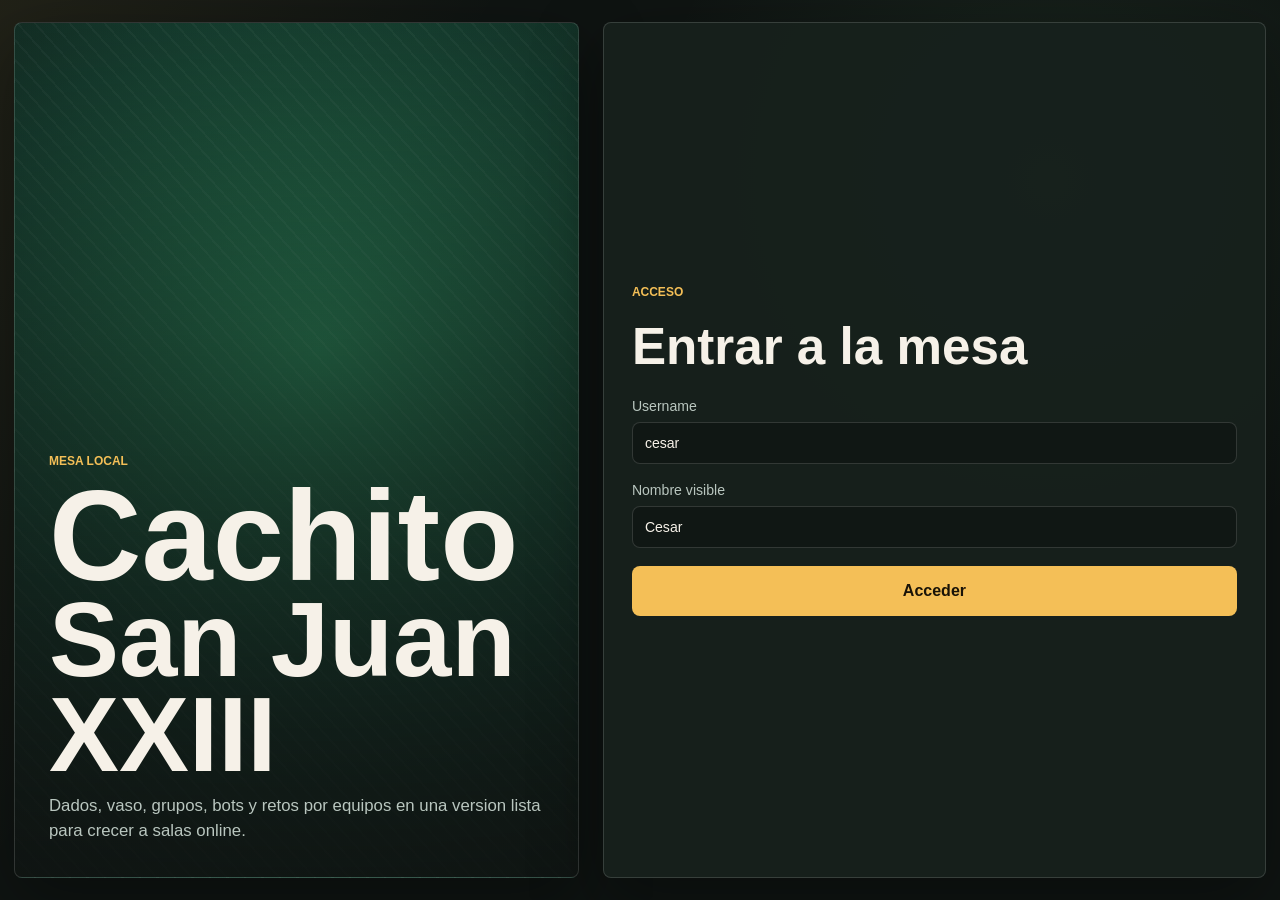
==== index.html @ f4588bf9 "Initial commit" ====
<!doctype html>
<html lang="es">
<head>
  <meta charset="utf-8">
  <meta name="viewport" content="width=device-width, initial-scale=1">
  <title>Cachito San Juan XXIII</title>
  <link rel="stylesheet" href="styles.css">
</head>
<body>
  <main class="app-shell">
    <section class="entry-layout" id="loginPanel">
      <div class="brand-block">
        <span class="eyebrow">Mesa local</span>
        <h1><span>Cachito</span><span>San Juan XXIII</span></h1>
        <p>Dados, vaso, grupos, bots y retos por equipos en una version lista para crecer a salas online.</p>
      </div>

      <form class="access-card" id="loginForm">
        <span class="eyebrow">Acceso</span>
        <h2>Entrar a la mesa</h2>
        <label>
          Username
          <input id="usernameInput" autocomplete="username" value="cesar">
        </label>
        <label>
          Nombre visible
          <input id="displayNameInput" autocomplete="name" value="Cesar">
        </label>
        <button class="primary-action" type="submit">Acceder</button>
      </form>
    </section>

    <section class="entry-layout hidden" id="lobbyPanel">
      <div class="brand-block">
        <span class="eyebrow">Lobby</span>
        <h1><span>Cachito</span><span>San Juan XXIII</span></h1>
        <p>Escoge una sala, crea una nueva mesa o prepara bots antes de empezar.</p>
      </div>

      <section class="lobby-card">
        <header class="lobby-user-card">
          <div>
            <span class="eyebrow">Usuario</span>
            <h2 id="userTitle">-</h2>
            <p id="userMeta">-</p>
          </div>
          <button id="logoutBtn" type="button">Salir</button>
        </header>

        <section class="play-hub">
          <div class="mode-tabs" role="tablist" aria-label="Modo de juego">
            <button class="active" id="practiceModeBtn" type="button">Practica</button>
            <button id="multiplayerModeBtn" type="button" disabled>Multijugador</button>
          </div>

          <section class="mode-panel" id="practicePanel">
            <div class="mode-panel-head">
              <span class="eyebrow">Practica</span>
              <p>Partida local rapida con valores por defecto.</p>
            </div>
            <div class="practice-actions">
              <button class="primary-action" id="practiceIndividualBtn" type="button">Individual</button>
              <button id="practiceTeamsBtn" type="button">Equipos</button>
            </div>
          </section>

          <section class="mode-panel multiplayer-panel hidden" id="multiplayerPanel" aria-disabled="true">
            <div class="mode-panel-head">
              <span class="eyebrow">Multijugador</span>
              <p>Salas listas para activar cuando habilitemos el modo online.</p>
            </div>
            <button class="primary-action" id="openCreateRoomBtn" type="button">Crear sala</button>

            <section>
              <div class="section-head">
                <h3>Salas</h3>
                <span id="roomCountLabel">0 salas</span>
              </div>
              <div class="rooms-list" id="roomsList"></div>
            </section>
          </section>
        </section>
      </section>
    </section>

    <section class="room-panel hidden" id="roomPanel">
      <header class="topbar room-topbar">
        <div>
          <span class="eyebrow" id="roomVisibilityLabel">Sala</span>
          <h2 id="roomTitle">Sala</h2>
        </div>
        <section class="status-bar">
          <div>
            <span>Modalidad</span>
            <p id="roomModeText">-</p>
          </div>
          <div>
            <span>Meta</span>
            <p id="roomTargetText">-</p>
          </div>
          <div>
            <span>Dados</span>
            <p id="roomDiceText">-</p>
          </div>
          <div>
            <span>Sentido</span>
            <p id="roomDirectionText">-</p>
          </div>
        </section>
        <div class="topbar-actions room-actions">
          <button id="backToLobbyBtn" type="button">Lobby</button>
          <button class="primary-action" id="startMatchBtn" type="button" disabled>Empezar</button>
        </div>
      </header>

      <section class="waiting-room">
        <aside class="room-summary">
          <h3>Preparacion</h3>
          <p id="roomStatusText">Completa los puestos para empezar.</p>
          <p class="room-note">En esta version local, usa bots para una partida automatica. Los jugadores quedan como puestos listos para Firebase.</p>
          <div class="rules-mini">
            <span>Nombres</span>
            <b id="roomNamesText">-</b>
          </div>
        </aside>
        <section class="seats-board" id="seatsBoard"></section>
      </section>
    </section>

    <section class="game-panel hidden" id="gamePanel">
      <header class="topbar">
        <div>
          <span class="eyebrow" id="modeLabel">Partida</span>
          <h2 id="roundTitle">Ronda 1</h2>
        </div>
        <section class="status-bar">
          <div>
            <span>Estado</span>
            <p id="statusText">Esperando inicio.</p>
          </div>
          <div class="current-mark" id="currentMark">
            <span>Jugada activa</span>
            <strong>Sin jugada</strong>
          </div>
          <div class="rules-mini">
            <span>Orden</span>
            <b>2 &lt; 3 &lt; 4 &lt; 5 &lt; 6 &lt; 1</b>
          </div>
        </section>
        <div class="topbar-tools">
          <div class="speed-switch" id="speedInput" role="radiogroup" aria-label="Velocidad de juego">
            <button type="button" data-speed="slow">L</button>
            <button class="active" type="button" data-speed="normal">N</button>
            <button type="button" data-speed="fast">R</button>
          </div>
        </div>
        <details class="topbar-menu">
          <summary aria-label="Acciones">≡</summary>
          <div class="topbar-actions">
            <button id="logToggleBtn" type="button">Ver bitacora</button>
            <button id="resetMatchBtn" type="button">Resetear</button>
            <button id="exitGameBtn" type="button">Sala</button>
          </div>
        </details>
      </header>

      <section class="table-area">
        <aside class="players-side left-side">
          <h3 id="leftPlayersTitle">Jugadores</h3>
          <div class="side-list" id="leftPlayers"></div>
        </aside>

        <section class="felt-table">
          <div class="cup-stage" id="cupStage">
            <aside class="leader-mark hidden" id="leaderMark" aria-live="polite"></aside>
            <button class="next-round-float primary-action hidden" id="nextRoundStageBtn" type="button">Siguiente ronda</button>
            <section class="dice-zone rolling-zone">
              <span>Para lanzar</span>
              <div class="dice-row split-row" id="rollingDiceRow"></div>
            </section>
            <div class="cup" id="cup">
              <div class="cup-mouth"></div>
              <div class="cup-body"></div>
            </div>
            <section class="dice-zone held-zone">
              <span>Guardados</span>
              <div class="dice-row split-row" id="heldDiceRow"></div>
            </section>
            <div class="cachito-burst" id="cachitoBurst" aria-hidden="true">
              <span>CACHITO</span>
              <strong id="cachitoWinner">Jugador</strong>
              <span>CACHITO</span>
            </div>
            <div class="champion-burst" id="championBurst" aria-hidden="true">
              <span>CAMPEON</span>
              <strong id="championWinner">Jugador</strong>
              <small id="championMeta">5 victorias</small>
            </div>
          </div>

          <div class="turn-console">
            <div class="turn-info">
              <span class="eyebrow">Turno actual</span>
              <h3 id="turnPlayer">-</h3>
              <p id="turnHint">Lanza los dados para empezar.</p>
            </div>
            <div class="turn-actions">
              <button id="rollBtn" type="button">Lanzar</button>
              <button id="standBtn" type="button" disabled>Plantarse</button>
            </div>
          </div>
        </section>

        <aside class="players-side right-side">
          <h3 id="rightPlayersTitle">Jugadores</h3>
          <div class="side-list" id="rightPlayers"></div>
        </aside>
      </section>

      <section class="log-overlay hidden" id="logOverlay" aria-hidden="true">
        <div class="log-panel">
          <div class="modal-head">
            <h3>Bitacora</h3>
            <button id="logCloseBtn" type="button">Cerrar</button>
          </div>
          <ol id="logList"></ol>
        </div>
      </section>
    </section>

    <section class="modal hidden" id="createRoomModal" aria-hidden="true">
      <form class="create-room-card" id="createRoomForm">
        <div class="modal-head">
          <div>
            <span class="eyebrow">Nueva sala</span>
            <h3>Crear partida</h3>
          </div>
          <button id="closeCreateRoomBtn" type="button">Cerrar</button>
        </div>

        <label>
          Nombre de sala
          <input id="roomNameInput" value="Sala San Juan">
        </label>

        <div class="form-row">
          <label>
            Tipo
            <select id="roomVisibilityInput">
              <option value="public">Publica</option>
              <option value="private">Privada con clave</option>
            </select>
          </label>
          <label>
            Clave
            <input id="roomPasswordInput" placeholder="Opcional">
          </label>
        </div>

        <div class="form-row">
          <label>
            Modalidad
            <select id="roomModeInput">
              <option value="classic">Todos contra todos</option>
              <option value="teams">3 vs 3</option>
            </select>
          </label>
          <label>
            Dados
            <input id="roomDiceInput" type="number" min="3" max="8" value="5">
          </label>
        </div>

        <label>
          Victorias para ganar
          <input id="roomTargetWinsInput" type="number" min="1" max="20" value="5">
        </label>

        <label>
          Sentido
          <select id="roomDirectionInput">
            <option value="right">Derecha</option>
            <option value="left">Izquierda</option>
          </select>
        </label>

        <section class="names-editor" id="singularNamesEditor"></section>

        <button class="primary-action" type="submit">Crear partida</button>
      </form>
    </section>
  </main>

  <script src="app.js"></script>
</body>
</html>
---- styles.css ----
:root {
  color-scheme: dark;
  --bg: #0f1412;
  --panel: #17211d;
  --panel-2: #202b26;
  --line: rgba(255, 255, 255, 0.14);
  --text: #f6f1e8;
  --muted: #b9c6bf;
  --gold: #f4bf57;
  --red: #d95843;
  --felt: #1d7650;
  --felt-dark: #124630;
  --blue: #78a7ff;
  --green: #81d996;
  --shadow: 0 22px 70px rgba(0, 0, 0, 0.36);
}

* {
  box-sizing: border-box;
}

body {
  margin: 0;
  min-height: 100vh;
  font-family: Inter, Segoe UI, Arial, sans-serif;
  background:
    linear-gradient(120deg, rgba(244, 191, 87, 0.08), transparent 28%),
    radial-gradient(circle at 82% 20%, rgba(129, 217, 150, 0.09), transparent 32%),
    var(--bg);
  color: var(--text);
}

button,
input,
select {
  font: inherit;
}

button,
input,
select {
  min-height: 42px;
  border: 1px solid var(--line);
  border-radius: 8px;
}

button {
  padding: 0 16px;
  background: #26332d;
  color: var(--text);
  cursor: pointer;
  transition: transform 160ms ease, border-color 160ms ease, background 160ms ease;
}

button:hover:not(:disabled) {
  transform: translateY(-1px);
  border-color: rgba(244, 191, 87, 0.65);
}

button:disabled {
  cursor: not-allowed;
  opacity: 0.48;
}

input,
select {
  width: 100%;
  padding: 0 12px;
  background: #101714;
  color: var(--text);
}

label {
  display: grid;
  gap: 8px;
  color: var(--muted);
  font-size: 0.88rem;
}

h1,
h2,
h3,
p {
  margin-top: 0;
}

.hidden {
  display: none !important;
}

.app-shell {
  width: min(1360px, calc(100% - 28px));
  margin: 0 auto;
  padding: 22px 0;
}

.entry-layout {
  display: grid;
  grid-template-columns: minmax(300px, 0.92fr) minmax(330px, 1.08fr);
  gap: 24px;
  min-height: calc(100vh - 44px);
}

.brand-block,
.access-card,
.lobby-card,
.room-panel,
.players-side,
.felt-table,
.room-summary,
.create-room-card,
.log-panel {
  border: 1px solid var(--line);
  border-radius: 8px;
  background: rgba(23, 33, 29, 0.92);
  box-shadow: var(--shadow);
}

.brand-block {
  display: flex;
  flex-direction: column;
  justify-content: flex-end;
  min-height: 560px;
  padding: 34px;
  overflow: hidden;
  background:
    linear-gradient(rgba(15, 20, 18, 0.08), rgba(15, 20, 18, 0.88)),
    repeating-linear-gradient(48deg, rgba(255, 255, 255, 0.035) 0 2px, transparent 2px 13px),
    radial-gradient(circle at 54% 38%, #26764f, #153c2e 58%, #0f1412);
}

.brand-block h1 {
  max-width: 680px;
  margin: 10px 0 12px;
  font-size: clamp(4.3rem, 10vw, 8.2rem);
  line-height: 0.9;
}

.brand-block h1 span {
  display: block;
}

.brand-block h1 span + span {
  font-size: 0.82em;
}

.brand-block p {
  max-width: 540px;
  margin-bottom: 0;
  color: var(--muted);
  font-size: 1.05rem;
  line-height: 1.45;
}

.eyebrow {
  color: var(--gold);
  font-size: 0.75rem;
  font-weight: 850;
  letter-spacing: 0;
  text-transform: uppercase;
}

.access-card,
.lobby-card {
  display: grid;
  align-content: center;
  gap: 18px;
  padding: 28px;
}

.access-card h2,
.lobby-card h2 {
  margin-bottom: 4px;
  font-size: clamp(2rem, 4vw, 3.2rem);
}

.primary-action {
  min-height: 50px;
  border-color: transparent;
  background: var(--gold);
  color: #191307;
  font-weight: 850;
}

.lobby-head,
.section-head,
.modal-head {
  display: flex;
  align-items: center;
  justify-content: space-between;
  gap: 14px;
}

.lobby-head p,
.section-head span {
  margin: 0;
  color: var(--muted);
}

.lobby-user-card {
  display: flex;
  align-items: start;
  justify-content: space-between;
  gap: 14px;
}

.lobby-user-card h2 {
  margin: 6px 0 4px;
}

.lobby-user-card p {
  margin: 0;
  color: var(--text);
  font-size: 1rem;
}

.lobby-user-card button {
  min-width: 92px;
  width: auto;
}

.play-hub,
.mode-panel {
  display: grid;
  gap: 14px;
}

.mode-tabs,
.practice-actions {
  display: grid;
  grid-template-columns: 1fr 1fr;
  gap: 10px;
}

.mode-tabs {
  position: relative;
  z-index: 2;
  gap: 0;
  padding-inline: 4px;
  transform: translateY(1px);
}

.mode-tabs button {
  min-height: 50px;
  border-radius: 12px 12px 0 0;
  background: rgba(17, 28, 23, 0.7);
  font-weight: 850;
}

.mode-tabs button.active {
  border-color: rgba(244, 191, 87, 0.5);
  border-bottom-color: transparent;
  background: rgba(23, 33, 29, 0.98);
  color: var(--gold);
}

.mode-tabs button:disabled {
  opacity: 0.4;
}

.mode-panel {
  margin-top: -1px;
  padding: 14px;
  border: 1px solid rgba(244, 191, 87, 0.32);
  border-radius: 0 0 12px 12px;
  background: linear-gradient(145deg, rgba(17, 28, 23, 0.92), rgba(28, 43, 36, 0.8));
}

.mode-panel-head {
  display: grid;
  gap: 4px;
}

.mode-panel-head p {
  margin: 0;
  color: var(--muted);
  font-size: 0.9rem;
}

.practice-actions button {
  min-height: 52px;
  font-weight: 850;
}

.multiplayer-panel[aria-disabled="true"] {
  opacity: 0.58;
  pointer-events: none;
}

.rooms-list {
  display: grid;
  gap: 12px;
  margin-top: 12px;
}

.room-card,
.seat-card {
  display: grid;
  gap: 10px;
  padding: 14px;
  border: 1px solid var(--line);
  border-radius: 8px;
  background: rgba(255, 255, 255, 0.04);
}

.room-card h4,
.seat-card h4 {
  margin: 0;
}

.room-card p,
.seat-card p {
  margin: 0;
  color: var(--muted);
}

.name-line {
  display: inline-flex;
  gap: 8px;
  align-items: center;
}

.type-badge {
  display: inline-grid;
  place-items: center;
  width: 20px;
  aspect-ratio: 1;
  border: 1px solid var(--line);
  border-radius: 50%;
  font-size: 0.7rem;
  font-weight: 900;
  line-height: 1;
}

.type-badge.bot {
  background: rgba(120, 167, 255, 0.18);
  color: var(--blue);
  border-color: rgba(120, 167, 255, 0.44);
}

.type-badge.human {
  background: rgba(129, 217, 150, 0.16);
  color: var(--green);
  border-color: rgba(129, 217, 150, 0.42);
}

.player-card.is-you .type-badge.human {
  background: rgba(244, 191, 87, 0.18);
  color: var(--gold);
  border-color: rgba(244, 191, 87, 0.52);
}

.room-panel,
.game-panel {
  min-height: calc(100vh - 44px);
}

.topbar {
  display: grid;
  grid-template-columns: minmax(150px, 0.55fr) minmax(360px, 1.45fr) auto;
  gap: 16px;
  align-items: stretch;
  margin-bottom: 16px;
}

.topbar h2,
.topbar h3 {
  margin: 4px 0 0;
}

.topbar-menu {
  position: relative;
  display: flex;
  align-items: center;
  justify-content: flex-end;
}

.topbar-tools {
  display: flex;
  align-items: center;
  justify-content: flex-end;
}

.speed-switch {
  display: inline-grid;
  grid-template-columns: repeat(3, 1fr);
  gap: 2px;
  padding: 3px;
  border: 1px solid var(--line);
  border-radius: 999px;
  background: rgba(17, 28, 23, 0.92);
}

.speed-switch button {
  min-height: 28px;
  min-width: 32px;
  padding: 0 8px;
  border: 0;
  border-radius: 999px;
  background: transparent;
  color: var(--muted);
  font-size: 0.76rem;
  font-weight: 900;
}

.speed-switch button.active {
  background: var(--gold);
  color: #151714;
}

.topbar-menu summary {
  display: none;
  cursor: pointer;
  list-style: none;
}

.topbar-menu summary::-webkit-details-marker {
  display: none;
}

.topbar-actions {
  display: flex;
  flex-wrap: wrap;
  gap: 10px;
  justify-content: flex-end;
  align-content: center;
}

.status-bar {
  display: grid;
  grid-template-columns: repeat(auto-fit, minmax(130px, 1fr));
  gap: 10px;
}

.status-bar > div,
.current-mark,
.rules-mini,
.speed-control {
  display: grid;
  gap: 6px;
  min-height: 74px;
  padding: 12px;
  border: 1px solid var(--line);
  border-radius: 8px;
  background: rgba(23, 33, 29, 0.92);
}

.status-bar span,
.current-mark span,
.rules-mini span,
.speed-control span {
  color: var(--muted);
  font-size: 0.76rem;
}

.status-bar p,
.current-mark strong,
.rules-mini b,
.speed-control select {
  margin: 0;
  color: var(--text);
  line-height: 1.28;
}

.speed-control select {
  width: 100%;
  border: 0;
  background: transparent;
  color: var(--text);
  font: inherit;
  font-weight: 850;
  outline: 0;
}

.speed-control option {
  background: #14201a;
  color: var(--text);
}

.waiting-room {
  display: grid;
  grid-template-columns: 280px minmax(360px, 1fr);
  gap: 16px;
}

.room-summary {
  padding: 18px;
}

.room-summary p {
  color: var(--muted);
  line-height: 1.45;
}

.room-note {
  padding-top: 12px;
  border-top: 1px solid var(--line);
  font-size: 0.9rem;
}

.seats-board {
  display: grid;
  grid-template-columns: repeat(auto-fit, minmax(230px, 1fr));
  gap: 12px;
}

.seats-team {
  display: grid;
  gap: 12px;
  align-content: start;
  padding: 14px;
  border: 1px solid var(--line);
  border-radius: 8px;
  background: rgba(255, 255, 255, 0.03);
}

.seats-team h3 {
  margin: 0;
}

.seats-list {
  display: grid;
  gap: 12px;
}

.seat-card.host {
  border-color: rgba(244, 191, 87, 0.72);
}

.seat-card.waiting {
  border-style: dashed;
}

.seat-actions {
  display: grid;
  grid-template-columns: 1fr 1fr;
  gap: 8px;
}

.seat-actions button {
  padding: 0 10px;
}

.table-area {
  display: grid;
  grid-template-columns: 240px minmax(430px, 1fr) 240px;
  gap: 16px;
  align-items: stretch;
}

.players-side {
  min-height: 560px;
  padding: 18px;
}

.players-side h3 {
  margin-bottom: 14px;
}

.side-list {
  display: grid;
  gap: 12px;
}

.player-card {
  position: relative;
  min-height: 94px;
  padding: 12px;
  border: 1px solid var(--line);
  border-radius: 8px;
  background: rgba(32, 43, 38, 0.92);
  cursor: default;
  overflow: hidden;
  transition: opacity 180ms ease, transform 180ms ease, border-color 180ms ease, box-shadow 180ms ease;
}

.player-card.active {
  border-color: var(--gold);
  transform: translateX(5px) scale(1.02);
  box-shadow: 0 0 0 3px rgba(244, 191, 87, 0.26), 0 18px 34px rgba(0, 0, 0, 0.34);
  animation: activeTurnPulse 1200ms ease-in-out infinite;
}

.player-card.is-you {
  background: linear-gradient(145deg, rgba(78, 58, 18, 0.98), rgba(30, 61, 49, 0.96));
  border-color: rgba(244, 191, 87, 0.78);
  box-shadow: 0 0 0 2px rgba(244, 191, 87, 0.16), 0 18px 34px rgba(0, 0, 0, 0.28);
}

.player-card.is-you.active {
  border-color: var(--green);
  box-shadow: 0 0 0 3px rgba(129, 217, 150, 0.28), 0 18px 34px rgba(0, 0, 0, 0.34);
}

.player-card.starter-winner {
  border-color: rgba(129, 217, 150, 0.72);
}

.player-card.played:not(.active) {
  opacity: 0.55;
}

.player-card.played {
  cursor: pointer;
}

.player-card.crowned {
  border-color: rgba(244, 191, 87, 0.76);
}

.crown {
  position: absolute;
  left: 8px;
  top: 4px;
  color: var(--gold);
  font-size: 1.1rem;
  opacity: 0;
  z-index: 3;
}

.player-card.crowned .crown {
  opacity: 1;
}

.card-face {
  transition: opacity 180ms ease, transform 180ms ease;
}

.mini-dice {
  display: flex;
  flex-wrap: wrap;
  gap: 6px;
}

.card-front-dice {
  display: flex;
  flex-wrap: wrap;
  gap: 4px;
  margin-top: 7px;
}

.card-front-dice:empty {
  display: none;
}

.mini-dice span {
  display: grid;
  place-items: center;
  width: 28px;
  aspect-ratio: 1;
  border-radius: 7px;
  background: linear-gradient(145deg, #fff8ea, #dbcaae);
  color: #151714;
  font-size: 0.82rem;
  font-weight: 900;
  opacity: 0.36;
  transform: scale(0.92);
}

.mini-dice span.used {
  background: linear-gradient(145deg, #fff5c7, #f4bf57);
  box-shadow: 0 0 0 2px rgba(244, 191, 87, 0.35), 0 8px 14px rgba(0, 0, 0, 0.24);
  opacity: 1;
  transform: scale(1.06);
}

.card-front-dice span {
  display: grid;
  place-items: center;
  width: 24px;
  aspect-ratio: 1;
  border-radius: 7px;
  background: linear-gradient(145deg, #fff8ea, #dbcaae);
  color: #151714;
  font-size: 0.72rem;
  font-weight: 900;
  opacity: 0.5;
}

.card-front-dice span.held {
  outline: 2px solid var(--gold);
  opacity: 0.86;
}

.card-front-dice span.used {
  background: linear-gradient(145deg, #fff5c7, #f4bf57);
  opacity: 1;
}

.player-card .meta {
  display: flex;
  justify-content: space-between;
  gap: 8px;
  color: var(--muted);
  font-size: 0.78rem;
}

.player-card strong {
  display: flex;
  gap: 8px;
  align-items: center;
  margin-top: 2px;
  padding-right: 48px;
}

.player-line {
  display: flex;
  align-items: center;
  gap: 8px;
  min-width: 0;
}

.player-line-top,
.player-line-name,
.player-line-mark {
  justify-content: space-between;
}

.player-score,
.player-rolls {
  color: var(--muted);
  font-size: 0.78rem;
}

.player-name,
.player-mark {
  min-width: 0;
  overflow: hidden;
  text-overflow: ellipsis;
  white-space: nowrap;
}

.player-mark {
  margin-left: auto;
  color: var(--muted);
  font-size: 0.76rem;
  font-weight: 800;
}

.starter-die {
  position: absolute;
  right: 12px;
  top: 30px;
  display: grid;
  place-items: center;
  width: 38px;
  aspect-ratio: 1;
  border: 1px solid rgba(244, 191, 87, 0.5);
  border-radius: 50%;
  background: radial-gradient(circle at 35% 30%, rgba(255, 255, 255, 0.18), transparent 34%), rgba(21, 33, 27, 0.96);
  color: var(--gold);
  font-weight: 900;
  box-shadow: 0 8px 14px rgba(0, 0, 0, 0.22);
  opacity: 0;
  transform: translateY(8px) scale(0.88);
  transition: opacity 180ms ease, transform 220ms ease;
}

.player-card .starter-die:not(:empty) {
  opacity: 1;
  transform: translateY(0) scale(1);
}

.player-card .starter-die.ranked {
  border-color: rgba(129, 217, 150, 0.62);
  border-radius: 50%;
  background: radial-gradient(circle at 35% 30%, rgba(255, 255, 255, 0.18), transparent 34%), rgba(21, 33, 27, 0.96);
  color: #d9ffd7;
}

.player-card .starter-die:not(.ranked) {
  border-radius: 8px;
  background: linear-gradient(145deg, #fff8ea, #dbcaae);
  color: #151714;
  box-shadow: inset -5px -6px 11px rgba(0, 0, 0, 0.16), 0 8px 14px rgba(0, 0, 0, 0.22);
}

.player-card.starter-rolling .starter-die {
  opacity: 1;
  animation: starterDiceRoll var(--starter-roll-duration, 900ms) ease-in-out infinite;
}

.player-card.starter-celebrating {
  animation: starterWinnerPop var(--starter-pop-duration, 1150ms) ease both;
}

.player-card.round-winner {
  overflow: visible;
  animation: winnerPopGlow 1300ms ease-in-out 1;
}

.player-card.round-winner::after {
  content: "";
  position: absolute;
  inset: -18px;
  z-index: 8;
  border-radius: 16px;
  background:
    radial-gradient(circle, #f4bf57 0 3px, transparent 4px) 10% 25% / 42px 42px,
    radial-gradient(circle, #81d996 0 3px, transparent 4px) 82% 18% / 46px 46px,
    radial-gradient(circle, #78a7ff 0 2px, transparent 3px) 72% 82% / 38px 38px,
    radial-gradient(circle, #d95843 0 2px, transparent 3px) 22% 76% / 44px 44px;
  opacity: 0;
  pointer-events: none;
  animation: confettiBurst 1300ms ease-out 1;
}

.felt-table {
  display: grid;
  grid-template-rows: minmax(430px, 1fr) auto;
  overflow: hidden;
  background:
    radial-gradient(circle at center, rgba(255, 255, 255, 0.08), transparent 42%),
    linear-gradient(145deg, var(--felt), var(--felt-dark));
}

.cup-stage {
  position: relative;
  display: grid;
  grid-template-columns: minmax(160px, 1fr) 170px minmax(160px, 1fr);
  gap: 18px;
  align-items: center;
  min-height: 430px;
  padding: 26px;
  --cup-collect-x: -188px;
  --cup-collect-y: 0px;
}

.leader-mark {
  position: absolute;
  top: 14px;
  right: 14px;
  z-index: 2;
  display: grid;
  grid-template-columns: auto auto auto minmax(48px, max-content);
  align-items: center;
  gap: 8px;
  max-width: calc(100% - 28px);
  padding: 9px 12px;
  border: 1px solid rgba(244, 191, 87, 0.42);
  border-radius: 999px;
  background: linear-gradient(135deg, rgba(13, 24, 18, 0.94), rgba(35, 54, 44, 0.9));
  box-shadow: 0 14px 28px rgba(0, 0, 0, 0.28);
  color: var(--text);
  pointer-events: none;
  transform: none;
}

.leader-mark.is-winner {
  border-color: rgba(129, 217, 150, 0.62);
  box-shadow: 0 0 0 3px rgba(129, 217, 150, 0.16), 0 14px 28px rgba(0, 0, 0, 0.28);
}

.leader-mark-label {
  display: flex;
  gap: 6px;
  align-items: center;
  color: var(--gold);
  font-size: 0.66rem;
  font-weight: 900;
  letter-spacing: 0.04em;
  text-transform: uppercase;
  white-space: nowrap;
}

.leader-mark strong,
.leader-mark b,
.leader-mark small {
  overflow: hidden;
  text-overflow: ellipsis;
  white-space: nowrap;
}

.leader-mark strong {
  max-width: 130px;
  font-size: 0.98rem;
}

.leader-mark b {
  max-width: 150px;
  color: #fff8dc;
}

.leader-mark small {
  color: var(--muted);
}

.leader-mini-dice {
  grid-column: 1 / -1;
  display: flex;
  flex-wrap: wrap;
  gap: 4px;
}

.leader-mini-dice:empty {
  display: none;
}

.leader-mini-dice span {
  display: grid;
  place-items: center;
  width: 21px;
  aspect-ratio: 1;
  border-radius: 6px;
  background: rgba(246, 241, 232, 0.7);
  color: #1c241f;
  font-size: 0.72rem;
  font-weight: 900;
  opacity: 0.64;
}

.leader-mini-dice span.used {
  background: linear-gradient(145deg, #fff5c7, #f4bf57);
  box-shadow: 0 0 0 2px rgba(244, 191, 87, 0.28);
  opacity: 1;
}

.dice-zone {
  position: relative;
  display: grid;
  gap: 12px;
  align-content: center;
  min-height: 220px;
  padding: 16px;
  border: 1px dashed rgba(255, 255, 255, 0.22);
  border-radius: 8px;
  background: rgba(6, 31, 21, 0.22);
  z-index: 2;
}

.dice-zone span {
  color: rgba(246, 241, 232, 0.72);
  font-size: 0.78rem;
  font-weight: 850;
  text-align: center;
  text-transform: uppercase;
}

.dice-row {
  display: flex;
  flex-wrap: wrap;
  justify-content: center;
  align-items: center;
  gap: 14px;
  min-height: 96px;
}

.split-row:empty::after {
  content: "Sin dados";
  color: rgba(246, 241, 232, 0.42);
  font-size: 0.9rem;
}

.cup {
  position: relative;
  justify-self: center;
  width: 150px;
  height: 168px;
  transform-origin: 50% 80%;
  filter: drop-shadow(0 22px 26px rgba(0, 0, 0, 0.36));
  z-index: 3;
}

.cup.collecting {
  animation: cupCollect var(--cup-collect-duration, 540ms) cubic-bezier(.2,.78,.18,1) forwards;
}

.cup.covering {
  transform: translate(var(--cup-collect-x), var(--cup-collect-y)) rotate(-5deg);
}

.cup.shaking {
  animation: cupShake var(--cup-shake-duration, 850ms) ease-in-out infinite;
}

.cup.covering.shaking {
  animation: cupShakeCovered var(--cup-shake-duration, 850ms) ease-in-out infinite;
}

.cup.reveal {
  animation: cupReveal var(--cup-reveal-duration, 1125ms) cubic-bezier(.2,.85,.2,1) forwards;
}

.cup-mouth {
  position: absolute;
  left: 16px;
  bottom: 3px;
  width: 118px;
  height: 36px;
  border: 8px solid #a74632;
  border-radius: 50%;
  background: #1d1715;
  z-index: 2;
}

.cup-body {
  position: absolute;
  left: 28px;
  bottom: 22px;
  width: 94px;
  height: 136px;
  border-radius: 12px 12px 32px 32px;
  background: linear-gradient(90deg, #7f2d24, #d95843 42%, #8f3028);
  transform: perspective(120px) rotateX(-6deg);
}

.die {
  position: relative;
  width: clamp(54px, 7vw, 78px);
  aspect-ratio: 1;
  border: 2px solid rgba(0, 0, 0, 0.18);
  border-radius: 12px;
  background: linear-gradient(145deg, #fff8ea, #dbcaae);
  box-shadow: inset -8px -10px 18px rgba(0, 0, 0, 0.16), 0 12px 22px rgba(0, 0, 0, 0.25);
  cursor: pointer;
  transform: rotate(var(--tilt, 0deg));
}

.die.locked {
  outline: 3px solid var(--gold);
}

.die.fixed {
  outline-color: var(--green);
  cursor: default;
  filter: saturate(0.9) brightness(0.92);
}

.die.bot-picking {
  outline: 3px solid var(--gold);
  animation: botPickDie 620ms ease-in-out infinite;
}

.die.rolling {
  animation: dieRoll var(--die-roll-duration, 900ms) ease-in-out infinite;
}

.cup-stage.cup-collecting .rolling-zone .die:not(.locked) {
  pointer-events: none;
  animation: dieEnterCup var(--die-roll-duration, 900ms) cubic-bezier(.18,.84,.24,1) forwards;
}

.cup-stage.dice-emerging .rolling-zone .die:not(.locked) {
  pointer-events: none;
  animation: dieExitCup 760ms cubic-bezier(.18,.84,.24,1) both;
}

.cup-stage.cup-collecting .rolling-zone .die:nth-child(1) {
  --die-gather-x: 76px;
  --die-gather-y: 4px;
}

.cup-stage.cup-collecting .rolling-zone .die:nth-child(2) {
  --die-gather-x: 38px;
  --die-gather-y: 4px;
}

.cup-stage.cup-collecting .rolling-zone .die:nth-child(3) {
  --die-gather-x: 0px;
  --die-gather-y: 4px;
}

.cup-stage.cup-collecting .rolling-zone .die:nth-child(4) {
  --die-gather-x: -38px;
  --die-gather-y: -54px;
}

.cup-stage.cup-collecting .rolling-zone .die:nth-child(5) {
  --die-gather-x: -76px;
  --die-gather-y: -54px;
}

.cup-stage.dice-emerging .rolling-zone .die:nth-child(1) {
  --die-gather-x: 76px;
  --die-gather-y: 4px;
}

.cup-stage.dice-emerging .rolling-zone .die:nth-child(2) {
  --die-gather-x: 38px;
  --die-gather-y: 4px;
}

.cup-stage.dice-emerging .rolling-zone .die:nth-child(3) {
  --die-gather-x: 0px;
  --die-gather-y: 4px;
}

.cup-stage.dice-emerging .rolling-zone .die:nth-child(4) {
  --die-gather-x: -38px;
  --die-gather-y: -54px;
}

.cup-stage.dice-emerging .rolling-zone .die:nth-child(5) {
  --die-gather-x: -76px;
  --die-gather-y: -54px;
}

.die.empty {
  opacity: 0.82;
}

.pip {
  position: absolute;
  width: 14%;
  aspect-ratio: 1;
  border-radius: 50%;
  background: #1c2320;
  opacity: 0;
}

.pip.on {
  opacity: 1;
}

.pip:nth-child(1) { left: 22%; top: 22%; }
.pip:nth-child(2) { left: 43%; top: 22%; }
.pip:nth-child(3) { right: 22%; top: 22%; }
.pip:nth-child(4) { left: 22%; top: 43%; }
.pip:nth-child(5) { left: 43%; top: 43%; }
.pip:nth-child(6) { right: 22%; top: 43%; }
.pip:nth-child(7) { left: 22%; bottom: 22%; }
.pip:nth-child(8) { left: 43%; bottom: 22%; }
.pip:nth-child(9) { right: 22%; bottom: 22%; }

.turn-console {
  display: flex;
  justify-content: space-between;
  gap: 16px;
  align-items: center;
  padding: 18px;
  border-top: 1px solid rgba(255, 255, 255, 0.16);
  background: rgba(11, 18, 15, 0.62);
}

.turn-console h3 {
  margin: 4px 0 0;
}

.turn-console p {
  margin: 6px 0 0;
  color: var(--muted);
}

.turn-info {
  min-width: 0;
}

.turn-actions {
  display: flex;
  gap: 10px;
}

#rollBtn {
  border-color: transparent;
  background: var(--gold);
  color: #1d1709;
  font-weight: 850;
}

.modal,
.log-overlay {
  position: fixed;
  inset: 0;
  display: grid;
  place-items: center;
  padding: 24px;
  background: rgba(0, 0, 0, 0.54);
  z-index: 20;
}

.create-room-card,
.log-panel {
  width: min(620px, 100%);
  max-height: min(780px, calc(100vh - 48px));
  padding: 22px;
  overflow: auto;
}

.create-room-card {
  display: grid;
  gap: 16px;
}

.form-row {
  display: grid;
  grid-template-columns: 1fr 1fr;
  gap: 12px;
}

.names-editor {
  display: grid;
  grid-template-columns: repeat(3, minmax(0, 1fr));
  gap: 10px;
  padding: 12px;
  border: 1px solid var(--line);
  border-radius: 8px;
  background: rgba(255, 255, 255, 0.035);
}

.log-panel ol {
  display: grid;
  gap: 10px;
  max-height: 560px;
  margin: 14px 0 0;
  padding: 0 0 0 20px;
  overflow: auto;
  color: var(--muted);
}

.log-panel li::marker {
  color: var(--gold);
}

.cachito-burst,
.champion-burst {
  position: absolute;
  inset: 0;
  display: grid;
  place-items: center;
  align-content: center;
  gap: 8px;
  pointer-events: none;
  opacity: 0;
  transform: scale(0.72);
  z-index: 6;
}

.cachito-burst.show {
  animation: cachitoBurst 2500ms cubic-bezier(.2,.8,.2,1) forwards;
}

.champion-burst.show {
  animation: championBurst 4400ms cubic-bezier(.2,.8,.2,1) forwards;
}

.cachito-burst span,
.cachito-burst strong,
.champion-burst span,
.champion-burst strong,
.champion-burst small {
  display: block;
  width: min(92%, 720px);
  text-align: center;
  text-shadow: 0 8px 0 rgba(0, 0, 0, 0.26), 0 0 28px rgba(244, 191, 87, 0.45);
}

.cachito-burst span,
.champion-burst span {
  color: var(--gold);
  font-size: clamp(3rem, 9vw, 7.8rem);
  font-weight: 950;
  line-height: 0.86;
}

.cachito-burst strong,
.champion-burst strong {
  color: #fff8ea;
  font-size: clamp(1.8rem, 5vw, 4.2rem);
  line-height: 1;
  text-transform: uppercase;
}

.champion-burst small {
  color: #d9ffd7;
  font-size: clamp(1rem, 3vw, 2rem);
  font-weight: 900;
  text-transform: uppercase;
}

.leader-mark.is-champion {
  border-color: rgba(244, 191, 87, 0.86);
  box-shadow: 0 0 0 3px rgba(244, 191, 87, 0.18), 0 18px 34px rgba(0, 0, 0, 0.34);
}

.next-round-float {
  position: absolute;
  top: 132px;
  left: 50%;
  z-index: 12;
  min-height: 42px;
  padding: 0 18px;
  border-radius: 999px;
  box-shadow: 0 14px 28px rgba(0, 0, 0, 0.3);
  pointer-events: auto;
  transform: translateX(-50%);
}

.next-round-float:hover:not(:disabled) {
  transform: translateX(-50%);
}

.winner-flash {
  animation: winnerFlash 1200ms ease;
}

@keyframes cupShake {
  0%, 100% { transform: translateX(0) rotate(0deg); }
  20% { transform: translateX(-14px) rotate(-8deg); }
  42% { transform: translateX(10px) rotate(7deg); }
  64% { transform: translateX(-8px) rotate(-5deg); }
  82% { transform: translateX(12px) rotate(8deg); }
}

@keyframes cupCollect {
  0% { transform: translate(0, 0) rotate(0deg) scale(1); }
  70% { transform: translate(var(--cup-collect-x), var(--cup-collect-y)) rotate(-7deg) scale(1.04); }
  100% { transform: translate(var(--cup-collect-x), var(--cup-collect-y)) rotate(-5deg) scale(1); }
}

@keyframes cupShakeCovered {
  0%, 100% { transform: translate(var(--cup-collect-x), var(--cup-collect-y)) rotate(-5deg); }
  18% { transform: translate(calc(var(--cup-collect-x) - 12px), calc(var(--cup-collect-y) - 2px)) rotate(-14deg); }
  38% { transform: translate(calc(var(--cup-collect-x) + 11px), calc(var(--cup-collect-y) + 3px)) rotate(6deg); }
  62% { transform: translate(calc(var(--cup-collect-x) - 7px), calc(var(--cup-collect-y) + 1px)) rotate(-10deg); }
  82% { transform: translate(calc(var(--cup-collect-x) + 9px), calc(var(--cup-collect-y) - 2px)) rotate(7deg); }
}

@keyframes cupReveal {
  0% { transform: translate(var(--cup-collect-x), var(--cup-collect-y)) rotate(-5deg); opacity: 1; }
  48% { transform: translate(0, -36px) rotate(-12deg); opacity: 1; }
  100% { transform: translate(0, 0) rotate(0deg); opacity: 1; }
}

@keyframes dieRoll {
  0% { transform: translate(0, 0) rotate(0deg); }
  30% { transform: translate(12px, -18px) rotate(80deg); }
  60% { transform: translate(-8px, 12px) rotate(180deg); }
  100% { transform: translate(0, 0) rotate(270deg); }
}

@keyframes dieEnterCup {
  0% { opacity: 1; transform: rotate(var(--tilt, 0deg)) scale(1); }
  45% { opacity: 0.95; transform: translate(0, -8px) rotate(80deg) scale(0.82); }
  100% { opacity: 0; transform: translate(var(--die-gather-x, 0px), var(--die-gather-y, -16px)) rotate(210deg) scale(0.24); }
}

@keyframes dieExitCup {
  0% { opacity: 0; transform: translate(var(--die-gather-x, 0px), var(--die-gather-y, -16px)) rotate(-160deg) scale(0.24); }
  54% { opacity: 1; transform: translate(0, -6px) rotate(28deg) scale(1.08); }
  78% { transform: translate(-3px, 2px) rotate(var(--tilt, 0deg)) scale(0.96); }
  100% { opacity: 1; transform: translate(0, 0) rotate(var(--tilt, 0deg)) scale(1); }
}

@keyframes botPickDie {
  0%, 100% { transform: translateY(0) rotate(var(--tilt, 0deg)); filter: brightness(1); }
  50% { transform: translateY(-8px) rotate(var(--tilt, 0deg)) scale(1.08); filter: brightness(1.18); }
}

@keyframes starterDiceRoll {
  0% { transform: translate(0, 0) rotate(0deg) scale(1); }
  25% { transform: translate(-3px, -5px) rotate(-18deg) scale(1.05); }
  55% { transform: translate(4px, 3px) rotate(22deg) scale(0.98); }
  80% { transform: translate(-2px, 2px) rotate(-10deg) scale(1.04); }
  100% { transform: translate(0, 0) rotate(0deg) scale(1); }
}

@keyframes starterWinnerPop {
  0% { transform: scale(1); }
  30% { transform: scale(1.1); }
  60% { transform: scale(0.98); }
  100% { transform: scale(1); }
}

@keyframes activeTurnPulse {
  0%, 100% { filter: brightness(1); }
  50% { filter: brightness(1.22); }
}

@keyframes winnerFlash {
  0%, 100% { box-shadow: var(--shadow); }
  40% { box-shadow: 0 0 0 6px rgba(244, 191, 87, 0.24), var(--shadow); }
}

@keyframes winnerPopGlow {
  0% { filter: brightness(1); transform: scale(1); }
  35% { filter: brightness(1.45); transform: scale(1.08); }
  70% { filter: brightness(1.18); transform: scale(1.01); }
  100% { filter: brightness(1); transform: scale(1); }
}

@keyframes confettiBurst {
  0% { opacity: 0; transform: scale(0.65) rotate(-8deg); }
  18% { opacity: 1; }
  78% { opacity: 0.9; transform: scale(1.18) rotate(8deg); }
  100% { opacity: 0; transform: scale(1.36) rotate(12deg); }
}

@keyframes cachitoBurst {
  0% { opacity: 0; transform: scale(0.58) rotate(-6deg); filter: blur(10px); }
  16% { opacity: 1; transform: scale(1.08) rotate(2deg); filter: blur(0); }
  32% { transform: scale(0.98) rotate(-1deg); }
  78% { opacity: 1; transform: scale(1) rotate(0deg); }
  100% { opacity: 0; transform: scale(1.18) rotate(3deg); }
}

@keyframes championBurst {
  0% { opacity: 0; transform: scale(0.5) rotate(-5deg); filter: blur(10px); }
  14% { opacity: 1; transform: scale(1.08) rotate(2deg); filter: blur(0); }
  30% { transform: scale(0.98) rotate(-1deg); }
  82% { opacity: 1; transform: scale(1) rotate(0deg); }
  100% { opacity: 0; transform: scale(1.12) rotate(2deg); }
}

@media (max-width: 1050px) {
  .entry-layout,
  .waiting-room,
  .table-area {
    grid-template-columns: 1fr;
  }

  .brand-block {
    min-height: 330px;
  }

  .topbar {
    grid-template-columns: 1fr;
  }

  .game-panel .table-area {
    display: flex;
    flex-direction: column;
  }

  .game-panel .felt-table {
    order: 1;
  }

  .game-panel .left-side {
    order: 2;
  }

  .game-panel .right-side {
    order: 3;
  }

  .players-side {
    min-height: auto;
  }

  .side-list {
    grid-template-columns: repeat(auto-fit, minmax(180px, 1fr));
  }
}

@media (max-width: 680px) {
  body {
    background: #0f1412;
  }

  .app-shell {
    width: 100%;
    padding: 0;
  }

  .entry-layout,
  .room-panel,
  .game-panel {
    min-height: 100vh;
  }

  .entry-layout {
    grid-template-columns: 1fr;
    gap: 0;
  }

  .brand-block,
  .access-card,
  .lobby-card,
  .room-panel,
  .players-side,
  .felt-table,
  .room-summary {
    border-radius: 0;
    box-shadow: none;
  }

  .brand-block {
    min-height: 38vh;
    padding: 22px;
  }

  .brand-block h1 {
    max-width: 330px;
    font-size: clamp(2.75rem, 14vw, 4.7rem);
  }

  .brand-block p {
    font-size: 0.98rem;
  }

  .access-card,
  .lobby-card {
    min-height: 62vh;
    padding: 20px;
  }

  .room-panel,
  .game-panel {
    padding-bottom: 0;
  }

  .game-panel {
    display: flex;
    height: 100vh;
    height: 100dvh;
    min-height: 100vh;
    min-height: 100dvh;
    overflow: hidden;
    flex-direction: column;
  }

  .topbar {
    position: sticky;
    top: 0;
    z-index: 10;
    grid-template-areas:
      "title speed menu"
      "status status status";
    grid-template-columns: minmax(0, 1fr) auto auto;
    gap: 6px;
    margin-bottom: 0;
    padding: 8px 10px;
    border-bottom: 1px solid var(--line);
    background: rgba(15, 20, 18, 0.96);
    backdrop-filter: blur(12px);
  }

  .topbar > div:first-child {
    grid-area: title;
    grid-column: 1;
    grid-row: 1;
    min-width: 0;
  }

  .topbar .eyebrow {
    font-size: 0.68rem;
  }

  .topbar h2 {
    margin-top: 2px;
    font-size: 1.12rem;
    line-height: 1.05;
  }

  .room-topbar {
    grid-template-areas:
      "title actions"
      "status status";
    grid-template-columns: minmax(0, 1fr) auto;
  }

  .room-topbar .topbar-actions {
    grid-area: actions;
    display: flex;
    flex-wrap: nowrap;
    align-self: start;
    justify-self: end;
    gap: 6px;
  }

  .room-topbar .topbar-actions button {
    min-height: 34px;
    padding: 0 10px;
    font-size: 0.8rem;
  }

  .status-bar,
  .form-row,
  .names-editor,
  .cup-stage {
    grid-template-columns: 1fr;
  }

  .status-bar {
    grid-area: status;
    grid-column: 1 / -1;
    grid-row: 2;
    grid-template-columns: 2fr 1fr;
    gap: 6px;
  }

  .game-panel .status-bar .rules-mini {
    display: none;
  }

  .game-panel .status-bar > div,
  .game-panel .current-mark,
  .game-panel .speed-control {
    display: flex;
    min-width: 0;
    min-height: 34px;
    align-items: center;
    justify-content: space-between;
    gap: 7px;
    padding: 6px 8px;
  }

  .game-panel .status-bar span,
  .game-panel .current-mark span,
  .game-panel .speed-control span {
    display: none;
  }

  .game-panel .status-bar p,
  .game-panel .current-mark strong,
  .game-panel .speed-control select {
    overflow: hidden;
    font-size: 0.78rem;
    line-height: 1.15;
    text-align: right;
    text-overflow: ellipsis;
    white-space: nowrap;
  }

  .game-panel .speed-control {
    grid-column: 1 / -1;
  }

  .topbar-tools {
    grid-area: speed;
    grid-column: 2;
    grid-row: 1;
    align-self: start;
    justify-self: end;
  }

  .speed-switch {
    min-height: 34px;
    padding: 3px;
  }

  .speed-switch button {
    min-width: 29px;
    min-height: 26px;
    padding: 0 6px;
    font-size: 0.68rem;
  }

  .room-panel .status-bar > div,
  .room-panel .current-mark,
  .room-panel .rules-mini {
    min-height: 54px;
    padding: 9px;
  }

  .topbar-menu {
    grid-area: menu;
    grid-column: 3;
    grid-row: 1;
    align-self: start;
    justify-self: end;
  }

  .topbar-menu summary {
    display: flex;
    min-height: 34px;
    align-items: center;
    padding: 0 11px;
    border: 1px solid var(--line);
    border-radius: 999px;
    background: rgba(34, 49, 42, 0.96);
    color: var(--text);
    font-size: 1.05rem;
    font-weight: 850;
  }

  .topbar-menu[open] summary {
    border-color: rgba(244, 191, 87, 0.55);
    color: var(--gold);
  }

  .topbar-menu .topbar-actions {
    position: absolute;
    top: calc(100% + 8px);
    right: 0;
    z-index: 20;
    display: grid;
    width: min(210px, calc(100vw - 20px));
    grid-template-columns: 1fr;
    gap: 6px;
    padding: 8px;
    border: 1px solid var(--line);
    border-radius: 12px;
    background: rgba(14, 22, 18, 0.98);
    box-shadow: 0 18px 38px rgba(0, 0, 0, 0.34);
  }

  .topbar-actions button {
    min-height: 36px;
    padding: 0 9px;
    font-size: 0.82rem;
  }

  .waiting-room {
    gap: 10px;
  }

  .room-summary {
    padding: 14px;
  }

  .seats-board {
    grid-template-columns: 1fr;
    gap: 10px;
    padding: 10px;
  }

  .seats-team,
  .seat-card {
    padding: 12px;
  }

  .table-area {
    position: relative;
    flex: 1;
    gap: 10px;
    min-height: 0;
    overflow: hidden;
  }

  .felt-table {
    flex: 1;
    grid-template-rows: minmax(0, 1fr) auto;
    min-height: 0;
    border-left: 0;
    border-right: 0;
  }

  .cup {
    order: -1;
    width: 108px;
    height: 124px;
  }

  .cup-stage {
    gap: 12px;
    min-height: 0;
    padding: 14px 0;
    --cup-collect-x: 0px;
    --cup-collect-y: 132px;
  }

  .cup-stage.cup-collecting .rolling-zone .die:nth-child(1),
  .cup-stage.dice-emerging .rolling-zone .die:nth-child(1) {
    --die-gather-x: 56px;
  }

  .cup-stage.cup-collecting .rolling-zone .die:nth-child(2),
  .cup-stage.dice-emerging .rolling-zone .die:nth-child(2) {
    --die-gather-x: 28px;
  }

  .cup-stage.cup-collecting .rolling-zone .die:nth-child(4),
  .cup-stage.dice-emerging .rolling-zone .die:nth-child(4) {
    --die-gather-x: -28px;
  }

  .cup-stage.cup-collecting .rolling-zone .die:nth-child(5),
  .cup-stage.dice-emerging .rolling-zone .die:nth-child(5) {
    --die-gather-x: -56px;
  }

  .leader-mark {
    top: 8px;
    left: 8px;
    right: 8px;
    grid-template-columns: auto minmax(54px, 1fr) auto minmax(42px, max-content);
    width: auto;
    max-width: none;
    padding: 7px 9px;
    border-radius: 12px;
    transform: none;
  }

  .leader-mark-label {
    font-size: 0.6rem;
  }

  .leader-mark-label span + span {
    display: none;
  }

  .leader-mark strong {
    max-width: none;
    font-size: 0.82rem;
  }

  .leader-mark b {
    max-width: none;
    font-size: 0.8rem;
    text-align: right;
  }

  .leader-mark small {
    display: block;
    font-size: 0.66rem;
    text-align: right;
  }

  .leader-mini-dice {
    grid-column: 1 / -1;
    display: flex;
    flex-wrap: wrap;
    justify-content: flex-start;
    gap: 5px;
    padding-top: 2px;
  }

  .leader-mini-dice span {
    width: 22px;
    border-radius: 7px;
    font-size: 0.7rem;
  }

  .next-round-float {
    top: 118px;
    min-height: 36px;
    padding: 0 14px;
    font-size: 0.78rem;
  }

  .cup-mouth {
    left: 12px;
    width: 84px;
    height: 27px;
    border-width: 6px;
  }

  .cup-body {
    left: 21px;
    top: 17px;
    width: 66px;
    height: 100px;
  }

  .dice-zone {
    min-height: 118px;
    margin-inline: 86px;
    padding: 10px;
  }

  .dice-zone span {
    font-size: 0.72rem;
  }

  .dice-row {
    gap: 10px;
    min-height: 76px;
  }

  .die {
    width: clamp(54px, 17vw, 70px);
    border-radius: 10px;
  }

  .lobby-head,
  .modal-head,
  .turn-console {
    flex-direction: column;
    align-items: stretch;
  }

  .turn-console {
    position: static;
    z-index: 11;
    gap: 7px;
    padding: 8px 10px;
    border-top: 1px solid var(--line);
    background: rgba(10, 17, 14, 0.96);
    backdrop-filter: blur(12px);
  }

  .turn-info {
    display: grid;
    grid-template-columns: auto minmax(0, 1fr);
    align-items: baseline;
    column-gap: 8px;
  }

  .turn-info .eyebrow {
    font-size: 0.7rem;
    white-space: nowrap;
  }

  .turn-console h3 {
    overflow: hidden;
    margin: 0;
    font-size: 0.98rem;
    line-height: 1.1;
    text-overflow: ellipsis;
    white-space: nowrap;
  }

  .turn-console p {
    grid-column: 1 / -1;
    margin-top: 3px;
    overflow: hidden;
    font-size: 0.78rem;
    line-height: 1.2;
    text-overflow: ellipsis;
    white-space: nowrap;
  }

  .turn-actions,
  .seat-actions {
    width: 100%;
  }

  .turn-actions button,
  .seat-actions button {
    flex: 1;
  }

  .turn-actions {
    display: grid;
    grid-template-columns: 1fr 1fr;
    gap: 8px;
  }

  .turn-actions button {
    min-height: 38px;
    font-weight: 850;
  }

  .players-side {
    position: absolute;
    top: 82px;
    bottom: 94px;
    z-index: 6;
    display: block;
    width: 96px;
    min-height: 0;
    margin: 0;
    padding: 0;
    border: 0;
    border-radius: 0;
    background: transparent;
    box-shadow: none;
    overflow: visible;
    pointer-events: none;
  }

  .left-side {
    left: 0;
  }

  .right-side {
    right: 0;
  }

  .players-side h3 {
    display: none;
  }

  .side-list {
    display: flex;
    height: 100%;
    flex-direction: column;
    justify-content: space-evenly;
    gap: 8px;
  }

  .player-card {
    width: 96px;
    min-height: 72px;
    padding: 6px;
    border-color: rgba(244, 191, 87, 0.5);
    border-radius: 0 12px 12px 0;
    border-width: 0 1px 0 0;
    background: linear-gradient(135deg, rgba(13, 24, 18, 0.94), rgba(35, 54, 44, 0.88));
    box-shadow: 8px 10px 18px rgba(0, 0, 0, 0.2);
    pointer-events: auto;
  }

  .player-card.is-you {
    background: linear-gradient(145deg, rgba(92, 66, 14, 0.98), rgba(29, 72, 50, 0.96));
    border-color: rgba(244, 191, 87, 0.95);
    box-shadow: inset 3px 0 0 var(--gold), 0 0 0 2px rgba(244, 191, 87, 0.22), 8px 10px 18px rgba(0, 0, 0, 0.22);
  }

  .right-side .player-card.is-you {
    box-shadow: inset -3px 0 0 var(--gold), 0 0 0 2px rgba(244, 191, 87, 0.22), -8px 10px 18px rgba(0, 0, 0, 0.22);
  }

  .right-side .player-card {
    border-radius: 12px 0 0 12px;
    border-width: 0 0 0 1px;
    box-shadow: -8px 10px 18px rgba(0, 0, 0, 0.2);
    text-align: right;
  }

  .player-card.active {
    border-color: var(--gold);
    width: 118px;
    transform: none;
    box-shadow: 0 0 0 2px rgba(244, 191, 87, 0.24), 0 14px 26px rgba(0, 0, 0, 0.28);
  }

  .right-side .player-card.active {
    margin-left: -22px;
    transform: none;
  }

  .player-card.is-you.active {
    border-color: var(--green);
    box-shadow: 0 0 0 2px rgba(129, 217, 150, 0.28), 0 14px 26px rgba(0, 0, 0, 0.28);
  }

  .player-line {
    gap: 4px;
    line-height: 1.05;
  }

  .player-line-top {
    padding-right: 13px;
  }

  .right-side .player-line-top {
    padding-right: 0;
    padding-left: 13px;
  }

  .right-side .player-line-top,
  .right-side .player-line-name,
  .right-side .player-line-mark {
    flex-direction: row-reverse;
  }

  .player-line-name,
  .player-line-mark {
    margin-top: 4px;
  }

  .player-name {
    color: var(--text);
    font-size: 0.68rem;
    font-weight: 900;
  }

  .player-score,
  .player-rolls {
    flex: 0 0 auto;
    font-size: 0.58rem;
    line-height: 1;
  }

  .player-mark {
    max-width: 68px;
    margin-left: 0;
    font-size: 0.58rem;
    text-align: left;
  }

  .right-side .player-mark,
  .right-side .player-name {
    text-align: right;
  }

  .right-side .player-score,
  .right-side .player-rolls {
    text-align: left;
  }

  .type-badge {
    width: 17px;
    height: 17px;
    font-size: 0.56rem;
  }

  .player-card .meta {
    display: none;
  }

  .starter-die {
    position: static;
    flex: 0 0 auto;
    display: grid;
    width: 20px;
    font-size: 0.54rem;
  }

  .right-side .starter-die {
    right: auto;
    left: 5px;
  }

  .crown {
    right: 3px;
    left: auto;
    top: 2px;
    font-size: 0.8rem;
  }

  .right-side .crown {
    right: auto;
    left: 3px;
  }

  .mini-dice {
    gap: 2px;
  }

  .card-front-dice {
    gap: 2px;
    margin-top: 5px;
  }

  .right-side .card-front-dice,
  .right-side .mini-dice {
    justify-content: flex-end;
  }

  .mini-dice span,
  .card-front-dice span {
    width: 18px;
    border-radius: 5px;
    font-size: 0.6rem;
  }

  .modal,
  .log-overlay {
    align-items: end;
    padding: 0;
  }

  .create-room-card,
  .log-panel {
    width: 100%;
    max-height: 88vh;
    border-radius: 12px 12px 0 0;
    padding: 18px;
  }

  .cachito-burst span,
  .champion-burst span {
    font-size: clamp(2.6rem, 16vw, 5rem);
  }

  .cachito-burst strong,
  .champion-burst strong {
    font-size: clamp(1.6rem, 10vw, 3rem);
  }

  .champion-burst small {
    font-size: clamp(0.9rem, 5vw, 1.4rem);
  }
}

@media (max-width: 380px) and (orientation: portrait) {
  .cup-stage {
    --cup-collect-y: 118px;
  }

  .cup-stage.cup-collecting .rolling-zone .die:nth-child(1),
  .cup-stage.dice-emerging .rolling-zone .die:nth-child(1) {
    --die-gather-x: 46px;
  }

  .cup-stage.cup-collecting .rolling-zone .die:nth-child(2),
  .cup-stage.dice-emerging .rolling-zone .die:nth-child(2) {
    --die-gather-x: 23px;
  }

  .cup-stage.cup-collecting .rolling-zone .die:nth-child(4),
  .cup-stage.dice-emerging .rolling-zone .die:nth-child(4) {
    --die-gather-x: -23px;
  }

  .cup-stage.cup-collecting .rolling-zone .die:nth-child(5),
  .cup-stage.dice-emerging .rolling-zone .die:nth-child(5) {
    --die-gather-x: -46px;
  }

  .dice-zone {
    margin-inline: 78px;
  }

  .players-side {
    width: 88px;
  }

  .player-card {
    width: 88px;
    min-height: 68px;
    padding: 5px;
  }

  .player-card.active {
    width: 108px;
  }

  .right-side .player-card.active {
    margin-left: -20px;
  }

  .player-card strong {
    font-size: 0.62rem;
  }

  .type-badge {
    width: 16px;
    height: 16px;
  }

  .starter-die {
    width: 17px;
    font-size: 0.58rem;
  }

  .mini-dice span,
  .card-front-dice span {
    width: 17px;
    font-size: 0.56rem;
  }

  .die {
    width: clamp(44px, 15vw, 60px);
  }
}

@media (max-width: 920px) and (orientation: landscape) {
  .app-shell {
    width: 100%;
    padding: 0;
  }

  .entry-layout {
    grid-template-columns: 0.95fr 1.05fr;
    gap: 0;
    min-height: 100vh;
  }

  .brand-block {
    min-height: 100vh;
    border-radius: 0;
    padding: 20px;
  }

  .brand-block h1 {
    font-size: clamp(3rem, 9vw, 5.8rem);
  }

  .access-card,
  .lobby-card {
    min-height: 100vh;
    border-radius: 0;
    box-shadow: none;
    padding: 18px;
    overflow: auto;
  }

  .room-panel,
  .game-panel {
    display: block;
    height: auto;
    min-height: 100vh;
    overflow: visible;
    padding-bottom: 0;
  }

  .topbar {
    position: sticky;
    top: 0;
    z-index: 10;
    grid-template-areas: none;
    grid-template-columns: minmax(112px, 0.4fr) minmax(250px, 1fr) auto auto;
    gap: 8px;
    margin: 0;
    padding: 8px;
    border-bottom: 1px solid var(--line);
    background: rgba(15, 20, 18, 0.96);
  }

  .topbar h2 {
    font-size: 1.15rem;
  }

  .topbar > div:first-child,
  .status-bar,
  .topbar-tools,
  .topbar-menu {
    grid-row: auto;
    grid-column: auto;
  }

  .status-bar {
    grid-template-columns: repeat(4, minmax(92px, 1fr));
    gap: 6px;
  }

  .game-panel .status-bar .rules-mini {
    display: grid;
  }

  .status-bar > div,
  .current-mark,
  .rules-mini {
    min-height: 54px;
    padding: 8px;
  }

  .status-bar span,
  .current-mark span,
  .rules-mini span {
    font-size: 0.68rem;
  }

  .status-bar p,
  .current-mark strong,
  .rules-mini b {
    font-size: 0.82rem;
  }

  .topbar-actions {
    display: grid;
    grid-template-columns: 1fr 1fr;
    gap: 6px;
    align-content: center;
  }

  .topbar-menu summary {
    display: none;
  }

  .topbar-menu .topbar-actions {
    position: static;
    width: auto;
    padding: 0;
    border: 0;
    border-radius: 0;
    background: transparent;
    box-shadow: none;
  }

  .topbar-actions button {
    min-height: 34px;
    padding: 0 8px;
    font-size: 0.8rem;
  }

  .game-panel .table-area {
    display: grid;
    grid-template-columns: minmax(118px, 0.55fr) minmax(260px, 1.45fr) minmax(118px, 0.55fr);
    gap: 8px;
    padding: 8px;
  }

  .players-side {
    display: block;
    position: static;
    width: auto;
    min-height: auto;
    max-height: calc(100vh - 88px);
    padding: 10px;
    border: 1px solid var(--line);
    border-radius: 8px;
    background: rgba(17, 25, 22, 0.78);
    overflow: auto;
    pointer-events: auto;
  }

  .players-side h3 {
    margin-bottom: 8px;
    font-size: 0.86rem;
  }

  .side-list {
    display: grid;
    height: auto;
    gap: 7px;
  }

  .player-card {
    width: auto;
    min-height: 70px;
    margin-left: 0;
    padding: 8px;
  }

  .left-side,
  .right-side {
    left: auto;
    right: auto;
  }

  .player-card.active,
  .right-side .player-card.active {
    transform: scale(1.01);
  }

  .player-card .meta {
    font-size: 0.7rem;
  }

  .player-card .meta:first-of-type,
  .player-card .meta:last-of-type {
    justify-content: space-between;
    font-size: 0.7rem;
  }

  .player-card .meta:first-of-type span:first-child,
  .player-card .meta:last-of-type span:last-child,
  .starter-die {
    display: grid;
  }

  .player-card .meta {
    display: flex;
  }

  .player-line {
    display: flex;
    gap: 8px;
  }

  .player-line-top,
  .player-line-name,
  .player-line-mark,
  .right-side .player-line-top {
    padding: 0;
  }

  .player-line-name,
  .player-line-mark {
    margin-top: 2px;
  }

  .player-line-top,
  .player-line-mark {
    display: none;
  }

  .player-card strong {
    display: flex;
    margin-top: 0;
    padding-right: 36px;
    font-size: 0.9rem;
  }

  .player-name {
    font-size: inherit;
  }

  .player-mark,
  .player-score,
  .player-rolls {
    max-width: none;
    font-size: 0.7rem;
  }

  .right-side .player-card {
    text-align: left;
  }

  .right-side .player-card strong {
    grid-template-columns: none;
  }

  .right-side .type-badge {
    order: 0;
  }

  .starter-die {
    width: 32px;
    right: 8px;
    top: 24px;
  }

  .felt-table {
    min-height: calc(100vh - 88px);
  }

  .cup-stage {
    grid-template-columns: minmax(96px, 1fr) 104px minmax(96px, 1fr);
    min-height: calc(100vh - 178px);
    gap: 10px;
    padding: 10px;
    --cup-collect-x: -126px;
    --cup-collect-y: 0px;
  }

  .leader-mark {
    top: 10px;
    left: auto;
    right: 10px;
    grid-template-columns: auto auto auto;
    max-width: min(420px, calc(100% - 20px));
    padding: 7px 10px;
    transform: none;
  }

  .leader-mark small {
    display: none;
  }

  .leader-mini-dice {
    grid-column: 1 / -1;
    display: flex;
  }

  .cup {
    width: 104px;
    height: 116px;
  }

  .cup-mouth {
    left: 11px;
    width: 82px;
    height: 26px;
    border-width: 6px;
  }

  .cup-body {
    left: 21px;
    top: 16px;
    width: 62px;
    height: 94px;
  }

  .dice-zone {
    min-height: 118px;
    padding: 10px;
  }

  .die {
    width: clamp(38px, 7vw, 58px);
    border-radius: 9px;
  }

  .turn-console {
    position: static;
    display: flex;
    padding: 10px;
  }

  .turn-console h3 {
    font-size: 1rem;
  }

  .turn-console p {
    font-size: 0.82rem;
  }

  .turn-actions button {
    min-height: 40px;
  }

  .waiting-room {
    grid-template-columns: 220px 1fr;
    gap: 8px;
    padding: 8px;
  }

  .room-summary,
  .seats-team,
  .seat-card {
    padding: 10px;
  }

  .seats-board {
    grid-template-columns: repeat(2, minmax(220px, 1fr));
    gap: 8px;
  }

  .modal,
  .log-overlay {
    padding: 10px;
  }

  .create-room-card,
  .log-panel {
    width: min(680px, 100%);
    max-height: calc(100vh - 20px);
    padding: 16px;
  }

  .game-panel {
    display: flex;
    height: 100vh;
    height: 100dvh;
    min-height: 100vh;
    min-height: 100dvh;
    overflow: hidden;
    flex-direction: column;
  }

  .game-panel .topbar {
    position: sticky;
    grid-template-columns: minmax(132px, 0.62fr) minmax(250px, 1.28fr) auto auto;
    align-items: start;
    padding: 8px 12px;
  }

  .game-panel .status-bar {
    grid-template-columns: minmax(150px, 1.25fr) minmax(110px, 0.75fr);
  }

  .game-panel .status-bar .rules-mini {
    display: none;
  }

  .game-panel .status-bar > div,
  .game-panel .current-mark {
    min-height: 48px;
    padding: 8px 10px;
  }

  .game-panel .status-bar span,
  .game-panel .current-mark span {
    display: none;
  }

  .game-panel .status-bar p,
  .game-panel .current-mark strong {
    overflow: hidden;
    font-size: 0.82rem;
    line-height: 1.18;
    text-overflow: ellipsis;
    white-space: nowrap;
  }

  .game-panel .topbar-menu summary {
    display: flex;
    min-height: 34px;
    align-items: center;
    padding: 0 11px;
    border: 1px solid var(--line);
    border-radius: 999px;
    background: rgba(34, 49, 42, 0.96);
    color: var(--text);
    font-size: 1.05rem;
    font-weight: 850;
  }

  .game-panel .topbar-menu[open] summary {
    border-color: rgba(244, 191, 87, 0.55);
    color: var(--gold);
  }

  .game-panel .topbar-menu .topbar-actions {
    position: absolute;
    top: calc(100% + 8px);
    right: 0;
    z-index: 20;
    display: grid;
    width: min(190px, calc(100vw - 20px));
    grid-template-columns: 1fr;
    gap: 6px;
    padding: 8px;
    border: 1px solid var(--line);
    border-radius: 12px;
    background: rgba(14, 22, 18, 0.98);
    box-shadow: 0 18px 38px rgba(0, 0, 0, 0.34);
  }

  .game-panel .table-area {
    position: relative;
    display: block;
    flex: 1;
    min-height: 0;
    padding: 0;
    overflow: hidden;
  }

  .game-panel .felt-table {
    width: 100%;
    height: 100%;
    min-height: 0;
    border: 0;
    border-radius: 0;
    grid-template-rows: minmax(0, 1fr) auto;
  }

  .game-panel .cup-stage {
    grid-template-columns: minmax(120px, 1fr) 118px minmax(120px, 1fr);
    min-height: 0;
    height: 100%;
    padding: 46px 128px 12px;
    gap: 14px;
    --cup-collect-x: 142px;
    --cup-collect-y: 0px;
  }

  .game-panel .held-zone {
    grid-column: 1;
    grid-row: 1;
  }

  .game-panel .cup {
    grid-column: 2;
    grid-row: 1;
    width: 98px;
    height: 110px;
  }

  .game-panel .rolling-zone {
    grid-column: 3;
    grid-row: 1;
  }

  .game-panel .cup-mouth {
    left: 10px;
    width: 78px;
    height: 25px;
    border-width: 6px;
  }

  .game-panel .cup-body {
    left: 20px;
    top: 15px;
    width: 58px;
    height: 90px;
  }

  .game-panel .dice-zone {
    min-height: 128px;
    margin: 0;
    padding: 10px;
  }

  .game-panel .dice-row {
    min-height: 72px;
    gap: 9px;
  }

  .game-panel .die {
    width: clamp(42px, 7vw, 58px);
  }

  .game-panel .players-side {
    position: absolute;
    top: 10px;
    bottom: 72px;
    z-index: 6;
    display: block;
    width: 118px;
    min-height: 0;
    max-height: none;
    padding: 0;
    border: 0;
    border-radius: 0;
    background: transparent;
    box-shadow: none;
    overflow: visible;
    pointer-events: none;
  }

  .game-panel .left-side {
    left: 0;
  }

  .game-panel .right-side {
    right: 0;
  }

  .game-panel .players-side h3 {
    display: none;
  }

  .game-panel .side-list {
    display: flex;
    height: 100%;
    flex-direction: column;
    justify-content: space-evenly;
    gap: 8px;
  }

  .game-panel .player-card {
    width: 118px;
    min-height: 78px;
    padding: 7px;
    border-color: rgba(244, 191, 87, 0.5);
    border-radius: 0 12px 12px 0;
    border-width: 0 1px 0 0;
    background: linear-gradient(135deg, rgba(13, 24, 18, 0.94), rgba(35, 54, 44, 0.88));
    box-shadow: 8px 10px 18px rgba(0, 0, 0, 0.2);
    pointer-events: auto;
  }

  .game-panel .right-side .player-card {
    border-radius: 12px 0 0 12px;
    border-width: 0 0 0 1px;
    box-shadow: -8px 10px 18px rgba(0, 0, 0, 0.2);
    text-align: right;
  }

  .game-panel .player-card.active {
    width: 132px;
    transform: none;
  }

  .game-panel .right-side .player-card.active {
    margin-left: -14px;
    transform: none;
  }

  .game-panel .player-line-top,
  .game-panel .player-line-name,
  .game-panel .player-line-mark {
    display: flex;
    padding: 0;
  }

  .game-panel .player-line {
    gap: 5px;
    line-height: 1.05;
  }

  .game-panel .player-name {
    font-size: 0.72rem;
    font-weight: 900;
  }

  .game-panel .player-mark,
  .game-panel .player-score,
  .game-panel .player-rolls {
    font-size: 0.6rem;
  }

  .game-panel .starter-die {
    position: static;
    width: 20px;
    font-size: 0.54rem;
  }

  .game-panel .card-front-dice span,
  .game-panel .mini-dice span {
    width: 18px;
  }

  .game-panel .turn-console {
    display: flex;
    flex-direction: row;
    align-items: center;
    gap: 10px;
    padding: 8px 10px;
  }

  .game-panel .turn-info {
    display: grid;
    min-width: 0;
    flex: 1;
    grid-template-columns: auto minmax(0, 1fr);
    align-items: baseline;
    column-gap: 8px;
  }

  .game-panel .turn-info .eyebrow {
    font-size: 0.7rem;
    white-space: nowrap;
  }

  .game-panel .turn-console h3 {
    margin: 0;
    overflow: hidden;
    font-size: 0.98rem;
    line-height: 1.1;
    text-overflow: ellipsis;
    white-space: nowrap;
  }

  .game-panel .turn-console p {
    grid-column: 1 / -1;
    margin-top: 3px;
    overflow: hidden;
    font-size: 0.78rem;
    line-height: 1.2;
    text-overflow: ellipsis;
    white-space: nowrap;
  }

  .game-panel .turn-actions {
    display: grid;
    width: min(270px, 42vw);
    grid-template-columns: 1fr 1fr;
    gap: 8px;
  }

  .game-panel .turn-actions button {
    min-height: 38px;
  }
}
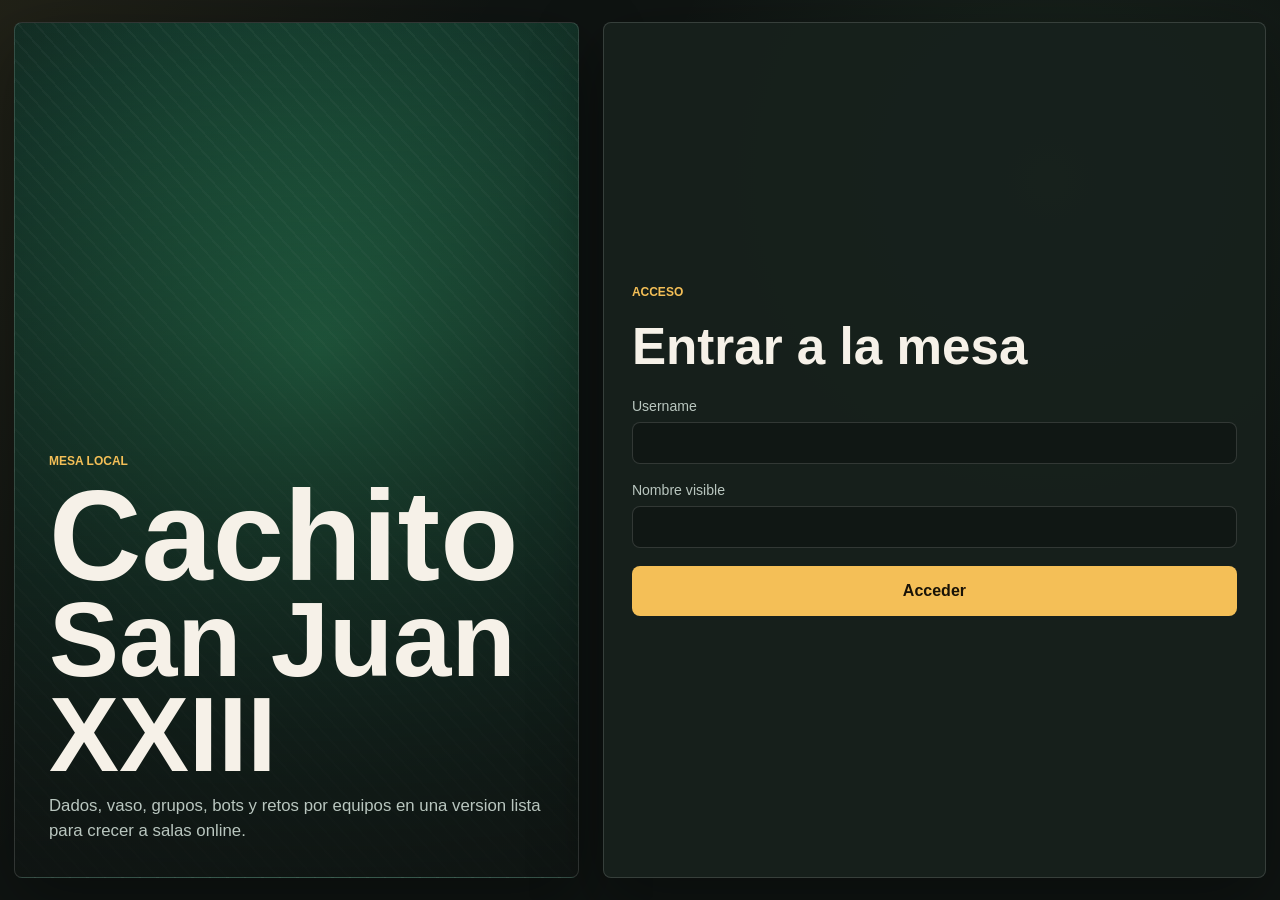
==== commit c53860a8: "Ready for Firebase" ====
--- a/index.html
+++ b/index.html
@@ -4,7 +4,7 @@
   <meta charset="utf-8">
   <meta name="viewport" content="width=device-width, initial-scale=1">
   <title>Cachito San Juan XXIII</title>
-  <link rel="stylesheet" href="styles.css">
+  <link rel="stylesheet" href="styles.css?v=guide-solid-1">
 </head>
 <body>
   <main class="app-shell">
@@ -20,11 +20,11 @@
         <h2>Entrar a la mesa</h2>
         <label>
           Username
-          <input id="usernameInput" autocomplete="username" value="cesar">
+          <input id="usernameInput" autocomplete="username" value="">
         </label>
         <label>
           Nombre visible
-          <input id="displayNameInput" autocomplete="name" value="Cesar">
+          <input id="displayNameInput" autocomplete="name" value="">
         </label>
         <button class="primary-action" type="submit">Acceder</button>
       </form>
@@ -58,6 +58,7 @@
               <span class="eyebrow">Practica</span>
               <p>Partida local rapida con valores por defecto.</p>
             </div>
+            <button class="guide-button" id="guideBtn" type="button">Guia</button>
             <div class="practice-actions">
               <button class="primary-action" id="practiceIndividualBtn" type="button">Individual</button>
               <button id="practiceTeamsBtn" type="button">Equipos</button>
@@ -128,6 +129,14 @@
     </section>
 
     <section class="game-panel hidden" id="gamePanel">
+      <svg class="turn-arrow hidden" id="turnArrow" aria-hidden="true">
+        <defs>
+          <marker id="turnArrowHead" markerWidth="10" markerHeight="10" refX="8" refY="5" orient="auto">
+            <path d="M 0 0 L 10 5 L 0 10 z"></path>
+          </marker>
+        </defs>
+        <path id="turnArrowPath"></path>
+      </svg>
       <header class="topbar">
         <div>
           <span class="eyebrow" id="modeLabel">Partida</span>
@@ -289,8 +298,98 @@
         <button class="primary-action" type="submit">Crear partida</button>
       </form>
     </section>
+
+    <section class="modal hidden" id="guideModal" aria-hidden="true">
+      <article class="guide-panel">
+        <div class="modal-head">
+          <div>
+            <span class="eyebrow">Guia</span>
+            <h3>Como jugar Cachito</h3>
+          </div>
+          <button id="guideCloseBtn" type="button">Cerrar</button>
+        </div>
+
+        <div class="guide-content">
+          <section class="guide-section">
+            <div>
+              <h4>Objetivo</h4>
+              <p>Gana rondas formando la mejor jugada con tus dados. La partida termina cuando alguien llega a la meta de victorias.</p>
+            </div>
+            <div class="guide-visual guide-score-card">
+              <span>A superar</span>
+              <strong>Lucia</strong>
+              <b>4 as</b>
+              <div class="guide-dice-row">
+                <i>1</i><i>2</i><i>2</i><i>1</i><i>6</i>
+              </div>
+            </div>
+          </section>
+
+          <section class="guide-section">
+            <div>
+              <h4>Valor de los dados</h4>
+              <p>El orden de fuerza es: 2, 3, 4, 5, 6 y 1. El as vale más y puede apoyar combinaciones fuertes.</p>
+            </div>
+            <div class="guide-visual guide-order">
+              <i>2</i><span>&lt;</span><i>3</i><span>&lt;</span><i>4</i><span>&lt;</span><i>5</i><span>&lt;</span><i>6</i><span>&lt;</span><i>1</i>
+            </div>
+          </section>
+
+          <section class="guide-section">
+            <div>
+              <h4>Tu turno</h4>
+              <p>Lanza, guarda los dados que te sirven y vuelve a lanzar los demás. Puedes plantarte cuando estés conforme.</p>
+            </div>
+            <div class="guide-visual guide-zones">
+              <div>
+                <span>Guardados</span>
+                <div class="guide-dice-row"><i>5</i><i>5</i></div>
+              </div>
+              <em>➜</em>
+              <div>
+                <span>Para lanzar</span>
+                <div class="guide-dice-row"><i>2</i><i>6</i><i>1</i></div>
+              </div>
+            </div>
+          </section>
+
+          <section class="guide-section">
+            <div>
+              <h4>Dados guardados</h4>
+              <p>Mientras no vuelvas a lanzar, puedes quitar dados guardados en ese mismo turno. Después de lanzar, quedan bloqueados.</p>
+            </div>
+            <div class="guide-visual guide-lock">
+              <i class="locked">4</i><i class="locked">4</i><i>2</i><small>Bloqueados despues del lanzamiento</small>
+            </div>
+          </section>
+
+          <section class="guide-section">
+            <div>
+              <h4>Individual y equipos</h4>
+              <p>En individual todos compiten por la mejor jugada. En equipos, un equipo deja una marca y el otro intenta superarla.</p>
+            </div>
+            <div class="guide-visual guide-teams">
+              <strong>Equipo A</strong>
+              <span>vs</span>
+              <strong>Equipo B</strong>
+            </div>
+          </section>
+
+          <section class="guide-section">
+            <div>
+              <h4>Cachito y campeon</h4>
+              <p>Si sacas 5 ases, ganas la ronda al instante. Al llegar a la meta de victorias aparece la animacion final de campeon.</p>
+            </div>
+            <div class="guide-visual guide-cachito">
+              <div class="guide-dice-row"><i>1</i><i>1</i><i>1</i><i>1</i><i>1</i></div>
+              <strong>¡Cachito!</strong>
+            </div>
+          </section>
+        </div>
+      </article>
+    </section>
   </main>
 
-  <script src="app.js"></script>
+  <script src="app.js?v=guide-popup-1"></script>
 </body>
 </html>
--- a/styles.css
+++ b/styles.css
@@ -259,6 +259,7 @@
 }
 
 .mode-panel {
+  position: relative;
   margin-top: -1px;
   padding: 14px;
   border: 1px solid rgba(244, 191, 87, 0.32);
@@ -269,6 +270,7 @@
 .mode-panel-head {
   display: grid;
   gap: 4px;
+  padding-right: 120px;
 }
 
 .mode-panel-head p {
@@ -279,6 +281,18 @@
 
 .practice-actions button {
   min-height: 52px;
+  font-weight: 850;
+}
+
+.guide-button {
+  position: absolute;
+  top: 14px;
+  right: 14px;
+  min-width: 104px;
+  min-height: 42px;
+  border-color: rgba(244, 191, 87, 0.4);
+  background: rgba(38, 51, 45, 0.95);
+  color: var(--gold);
   font-weight: 850;
 }
 
@@ -355,12 +369,45 @@
   min-height: calc(100vh - 44px);
 }
 
+.turn-arrow {
+  position: fixed;
+  inset: 0;
+  z-index: 80;
+  width: 100vw;
+  height: 100vh;
+  overflow: visible;
+  pointer-events: none;
+}
+
+.turn-arrow path {
+  fill: none;
+  stroke: var(--gold);
+  stroke-width: 4;
+  stroke-linecap: round;
+  stroke-dasharray: 18 12;
+  filter: drop-shadow(0 0 8px rgba(244, 191, 87, 0.62));
+  marker-end: url(#turnArrowHead);
+}
+
+.turn-arrow marker path {
+  fill: var(--gold);
+}
+
+.turn-arrow.show path {
+  animation: turnArrowSweep 950ms ease-out both;
+}
+
 .topbar {
   display: grid;
   grid-template-columns: minmax(150px, 0.55fr) minmax(360px, 1.45fr) auto;
   gap: 16px;
   align-items: stretch;
   margin-bottom: 16px;
+}
+
+.game-panel .topbar {
+  grid-template-columns: minmax(150px, 0.55fr) minmax(360px, 1.45fr) auto auto;
+  gap: 10px;
 }
 
 .topbar h2,
@@ -426,6 +473,40 @@
   align-content: center;
 }
 
+.game-panel .topbar-menu summary {
+  display: flex;
+  min-height: 42px;
+  align-items: center;
+  padding: 0 14px;
+  border: 1px solid var(--line);
+  border-radius: 999px;
+  background: rgba(34, 49, 42, 0.96);
+  color: var(--text);
+  font-size: 1.08rem;
+  font-weight: 850;
+}
+
+.game-panel .topbar-menu[open] summary {
+  border-color: rgba(244, 191, 87, 0.55);
+  color: var(--gold);
+}
+
+.game-panel .topbar-menu .topbar-actions {
+  position: absolute;
+  top: calc(100% + 8px);
+  right: 0;
+  z-index: 20;
+  display: grid;
+  width: min(210px, calc(100vw - 20px));
+  grid-template-columns: 1fr;
+  gap: 6px;
+  padding: 8px;
+  border: 1px solid var(--line);
+  border-radius: 12px;
+  background: rgba(14, 22, 18, 0.98);
+  box-shadow: 0 18px 38px rgba(0, 0, 0, 0.34);
+}
+
 .status-bar {
   display: grid;
   grid-template-columns: repeat(auto-fit, minmax(130px, 1fr));
@@ -610,7 +691,7 @@
 
 .crown {
   position: absolute;
-  left: 8px;
+  right: 8px;
   top: 4px;
   color: var(--gold);
   font-size: 1.1rem;
@@ -620,6 +701,20 @@
 
 .player-card.crowned .crown {
   opacity: 1;
+}
+
+.player-card.crowned .player-score {
+  padding-right: 18px;
+}
+
+.right-side .crown {
+  right: auto;
+  left: 8px;
+}
+
+.right-side .player-card.crowned .player-score {
+  padding-right: 0;
+  padding-left: 18px;
 }
 
 .card-face {
@@ -716,6 +811,10 @@
   justify-content: space-between;
 }
 
+.player-line-mark {
+  padding-right: 48px;
+}
+
 .player-score,
 .player-rolls {
   color: var(--muted);
@@ -731,10 +830,20 @@
 }
 
 .player-mark {
-  margin-left: auto;
   color: var(--muted);
   font-size: 0.76rem;
   font-weight: 800;
+}
+
+.right-side .player-line-mark {
+  flex-direction: row-reverse;
+  padding-right: 0;
+  padding-left: 48px;
+}
+
+.right-side .player-line-top,
+.right-side .player-line-name {
+  flex-direction: row-reverse;
 }
 
 .starter-die {
@@ -754,6 +863,11 @@
   opacity: 0;
   transform: translateY(8px) scale(0.88);
   transition: opacity 180ms ease, transform 220ms ease;
+}
+
+.right-side .starter-die {
+  right: auto;
+  left: 12px;
 }
 
 .player-card .starter-die:not(:empty) {
@@ -822,8 +936,25 @@
   align-items: center;
   min-height: 430px;
   padding: 26px;
-  --cup-collect-x: -188px;
+  --cup-collect-x: 188px;
   --cup-collect-y: 0px;
+}
+
+@media (min-width: 1050px) {
+  .held-zone {
+    grid-column: 1;
+    grid-row: 1;
+  }
+
+  .cup {
+    grid-column: 2;
+    grid-row: 1;
+  }
+
+  .rolling-zone {
+    grid-column: 3;
+    grid-row: 1;
+  }
 }
 
 .leader-mark {
@@ -851,6 +982,51 @@
   box-shadow: 0 0 0 3px rgba(129, 217, 150, 0.16), 0 14px 28px rgba(0, 0, 0, 0.28);
 }
 
+@media (min-width: 1050px) {
+  .leader-mark {
+    left: 50%;
+    right: auto;
+    grid-template-columns: auto auto minmax(22px, 1fr) auto;
+    min-width: 260px;
+    width: max-content;
+    max-width: min(440px, calc(100% - 52px));
+    gap: 6px 8px;
+    border-color: rgba(244, 191, 87, 0.32);
+    border-radius: 12px;
+    box-shadow: 0 10px 24px rgba(0, 0, 0, 0.24);
+    transform: translateX(-50%);
+  }
+
+  .leader-mark-label {
+    font-size: 0.6rem;
+  }
+
+  .leader-mark strong {
+    font-size: 0.9rem;
+  }
+
+  .leader-mark b {
+    grid-column: 4;
+    font-size: 0.92rem;
+    justify-self: end;
+    text-align: right;
+  }
+
+  .leader-mark small {
+    grid-column: 4;
+    grid-row: 2;
+    align-self: center;
+    justify-self: end;
+    margin-top: 0;
+    font-size: 0.64rem;
+  }
+
+  .leader-mini-dice {
+    grid-column: 1 / 4;
+    grid-row: 2;
+  }
+}
+
 .leader-mark-label {
   display: flex;
   gap: 6px;
@@ -879,6 +1055,8 @@
 .leader-mark b {
   max-width: 150px;
   color: #fff8dc;
+  justify-self: end;
+  text-align: right;
 }
 
 .leader-mark small {
@@ -1169,11 +1347,24 @@
 }
 
 .create-room-card,
-.log-panel {
+.log-panel,
+.guide-panel {
   width: min(620px, 100%);
   max-height: min(780px, calc(100vh - 48px));
   padding: 22px;
   overflow: auto;
+}
+
+.guide-panel {
+  width: min(860px, 100%);
+  border: 1px solid rgba(244, 191, 87, 0.22);
+  border-radius: 16px;
+  background: #101714;
+  box-shadow: 0 28px 80px rgba(0, 0, 0, 0.55);
+}
+
+#guideModal {
+  background: #050806;
 }
 
 .create-room-card {
@@ -1209,6 +1400,137 @@
 
 .log-panel li::marker {
   color: var(--gold);
+}
+
+.guide-content {
+  display: grid;
+  gap: 14px;
+  margin-top: 16px;
+}
+
+.guide-section {
+  display: grid;
+  grid-template-columns: minmax(0, 1fr) minmax(210px, 0.8fr);
+  gap: 14px;
+  align-items: stretch;
+  padding: 14px;
+  border: 1px solid var(--line);
+  border-radius: 12px;
+  background: #16211c;
+}
+
+.guide-section h4 {
+  margin: 0 0 6px;
+  color: var(--text);
+  font-size: 1rem;
+}
+
+.guide-section p {
+  margin: 0;
+  color: var(--muted);
+  line-height: 1.42;
+}
+
+.guide-visual {
+  display: grid;
+  place-content: center;
+  gap: 8px;
+  min-height: 96px;
+  padding: 12px;
+  border: 1px dashed rgba(244, 191, 87, 0.28);
+  border-radius: 12px;
+  background: radial-gradient(circle at center, #173f2e, #0c1511);
+}
+
+.guide-dice-row,
+.guide-order {
+  display: flex;
+  flex-wrap: wrap;
+  gap: 6px;
+  align-items: center;
+  justify-content: center;
+}
+
+.guide-visual i {
+  display: grid;
+  place-items: center;
+  width: 30px;
+  aspect-ratio: 1;
+  border-radius: 8px;
+  background: linear-gradient(145deg, #fff5c7, #f4bf57);
+  color: #18150d;
+  font-style: normal;
+  font-weight: 900;
+  box-shadow: inset -4px -5px 9px rgba(0, 0, 0, 0.15);
+}
+
+.guide-visual i.locked {
+  outline: 3px solid var(--gold);
+  background: linear-gradient(145deg, #fff8ea, #dbcaae);
+}
+
+.guide-score-card {
+  grid-template-columns: auto 1fr auto;
+  align-items: center;
+  justify-content: stretch;
+  place-content: stretch;
+}
+
+.guide-score-card > span {
+  color: var(--gold);
+  font-size: 0.7rem;
+  font-weight: 900;
+  text-transform: uppercase;
+}
+
+.guide-score-card > b {
+  justify-self: end;
+  color: #fff8dc;
+}
+
+.guide-score-card .guide-dice-row {
+  grid-column: 1 / -1;
+  justify-content: flex-start;
+}
+
+.guide-zones {
+  grid-template-columns: 1fr auto 1fr;
+}
+
+.guide-zones > div {
+  display: grid;
+  gap: 8px;
+  text-align: center;
+}
+
+.guide-zones span,
+.guide-lock small {
+  color: var(--muted);
+  font-size: 0.72rem;
+}
+
+.guide-zones em {
+  color: var(--gold);
+  font-style: normal;
+  font-size: 1.4rem;
+  font-weight: 900;
+}
+
+.guide-lock small,
+.guide-cachito strong {
+  text-align: center;
+}
+
+.guide-teams {
+  grid-template-columns: 1fr auto 1fr;
+  align-items: center;
+  color: var(--text);
+}
+
+.guide-teams span,
+.guide-cachito strong {
+  color: var(--gold);
+  font-weight: 900;
 }
 
 .cachito-burst,
@@ -1401,7 +1723,29 @@
   100% { opacity: 0; transform: scale(1.12) rotate(2deg); }
 }
 
-@media (max-width: 1050px) {
+@keyframes turnArrowSweep {
+  0% {
+    opacity: 0;
+    stroke-dashoffset: 120;
+    transform: translateY(5px);
+  }
+
+  18% {
+    opacity: 1;
+  }
+
+  78% {
+    opacity: 1;
+  }
+
+  100% {
+    opacity: 0;
+    stroke-dashoffset: 0;
+    transform: translateY(-3px);
+  }
+}
+
+@media (max-width: 1049px) {
   .entry-layout,
   .waiting-room,
   .table-area {
@@ -1442,7 +1786,7 @@
   }
 }
 
-@media (max-width: 680px) {
+@media (max-width: 1049px) and (orientation: portrait) {
   body {
     background: #0f1412;
   }
@@ -1492,6 +1836,15 @@
   .lobby-card {
     min-height: 62vh;
     padding: 20px;
+  }
+
+  .mode-panel-head {
+    padding-right: 0;
+  }
+
+  .guide-button {
+    position: static;
+    width: 100%;
   }
 
   .room-panel,
@@ -1849,7 +2202,7 @@
   }
 
   .die {
-    width: clamp(54px, 17vw, 70px);
+    width: clamp(46px, 14.2vw, 58px);
     border-radius: 10px;
   }
 
@@ -2031,6 +2384,14 @@
     margin-top: 4px;
   }
 
+  .player-line-mark {
+    padding-right: 0;
+  }
+
+  .right-side .player-line-mark {
+    padding-left: 0;
+  }
+
   .player-name {
     color: var(--text);
     font-size: 0.68rem;
@@ -2214,11 +2575,16 @@
   }
 
   .die {
-    width: clamp(44px, 15vw, 60px);
-  }
-}
-
-@media (max-width: 920px) and (orientation: landscape) {
+    width: clamp(37px, 12.4vw, 50px);
+  }
+}
+
+@media (max-width: 1049px) and (orientation: landscape) {
+  .game-panel {
+    --turn-console-side-space: clamp(120px, 18.75vw, 135px);
+    --turn-console-width: calc(100% - var(--turn-console-side-space) - var(--turn-console-side-space));
+  }
+
   .app-shell {
     width: 100%;
     padding: 0;
@@ -2481,16 +2847,31 @@
 
   .leader-mark {
     top: 10px;
-    left: auto;
-    right: 10px;
-    grid-template-columns: auto auto auto;
-    max-width: min(420px, calc(100% - 20px));
-    padding: 7px 10px;
-    transform: none;
+    left: 50%;
+    right: auto;
+    grid-template-columns: auto minmax(0, 1fr) auto;
+    width: min(280px, calc(100% - 260px));
+    max-width: calc(100% - 260px);
+    padding: 7px 9px;
+    border-radius: 12px;
+    transform: translateX(-50%);
   }
 
   .leader-mark small {
-    display: none;
+    display: block;
+    grid-column: 3;
+    justify-self: end;
+    margin-top: -3px;
+    font-size: 0.62rem;
+    line-height: 1;
+  }
+
+  .leader-mark b {
+    grid-column: 3;
+    justify-self: end;
+    max-width: none;
+    line-height: 1;
+    text-align: right;
   }
 
   .leader-mini-dice {
@@ -2724,7 +3105,7 @@
   }
 
   .game-panel .die {
-    width: clamp(42px, 7vw, 58px);
+    width: clamp(35px, 5.8vw, 48px);
   }
 
   .game-panel .players-side {
@@ -2766,6 +3147,7 @@
   }
 
   .game-panel .player-card {
+    flex-shrink: 0;
     width: 118px;
     min-height: 78px;
     padding: 7px;
@@ -2777,6 +3159,16 @@
     pointer-events: auto;
   }
 
+  .game-panel .player-card.is-you {
+    background: linear-gradient(145deg, rgba(92, 66, 14, 0.98), rgba(29, 72, 50, 0.96));
+    border-color: rgba(244, 191, 87, 0.95);
+    box-shadow: inset 3px 0 0 var(--gold), 0 0 0 2px rgba(244, 191, 87, 0.22), 8px 10px 18px rgba(0, 0, 0, 0.22);
+  }
+
+  .game-panel .right-side .player-card.is-you {
+    box-shadow: inset -3px 0 0 var(--gold), 0 0 0 2px rgba(244, 191, 87, 0.22), -8px 10px 18px rgba(0, 0, 0, 0.22);
+  }
+
   .game-panel .right-side .player-card {
     border-radius: 12px 0 0 12px;
     border-width: 0 0 0 1px;
@@ -2789,6 +3181,27 @@
     transform: none;
   }
 
+  .game-panel .crown {
+    top: 4px;
+    right: 8px;
+    left: auto;
+    font-size: 0.8rem;
+  }
+
+  .game-panel .player-card.crowned .player-score {
+    padding-right: 12px;
+  }
+
+  .game-panel .right-side .crown {
+    right: auto;
+    left: 8px;
+  }
+
+  .game-panel .right-side .player-card.crowned .player-score {
+    padding-right: 0;
+    padding-left: 12px;
+  }
+
   .game-panel .right-side .player-card.active {
     margin-left: -14px;
     transform: none;
@@ -2829,17 +3242,25 @@
   }
 
   .game-panel .turn-console {
-    display: flex;
+    display: grid;
+    grid-template-columns: minmax(120px, 0.85fr) minmax(190px, 1.15fr);
     flex-direction: row;
     align-items: center;
     gap: 10px;
+    justify-self: stretch;
+    width: var(--turn-console-width);
+    max-width: var(--turn-console-width);
+    min-width: 0;
+    margin-left: var(--turn-console-side-space);
+    margin-right: var(--turn-console-side-space);
     padding: 8px 10px;
+    border: 1px solid rgba(255, 255, 255, 0.14);
+    border-radius: 12px 12px 0 0;
   }
 
   .game-panel .turn-info {
     display: grid;
     min-width: 0;
-    flex: 1;
     grid-template-columns: auto minmax(0, 1fr);
     align-items: baseline;
     column-gap: 8px;
@@ -2871,7 +3292,7 @@
 
   .game-panel .turn-actions {
     display: grid;
-    width: min(270px, 42vw);
+    width: 100%;
     grid-template-columns: 1fr 1fr;
     gap: 8px;
   }
@@ -2880,3 +3301,207 @@
     min-height: 38px;
   }
 }
+
+@media (max-width: 1049px) and (orientation: landscape) {
+  .game-panel {
+    --turn-console-side-space: clamp(120px, 18.75vw, 135px);
+    --turn-console-width: calc(100% - var(--turn-console-side-space) - var(--turn-console-side-space));
+  }
+
+  .game-panel .felt-table {
+    position: relative;
+    justify-items: stretch;
+  }
+
+  .game-panel .cup-stage {
+    width: 100%;
+    justify-self: stretch;
+    padding-bottom: 12px;
+  }
+
+  .game-panel .turn-console {
+    position: static !important;
+    grid-template-columns: minmax(120px, 0.85fr) minmax(190px, 1.15fr) !important;
+    align-self: end !important;
+    justify-self: stretch !important;
+    width: var(--turn-console-width) !important;
+    max-width: var(--turn-console-width) !important;
+    min-width: 0 !important;
+    margin-left: var(--turn-console-side-space) !important;
+    margin-right: var(--turn-console-side-space) !important;
+    left: auto !important;
+    right: auto !important;
+    bottom: auto !important;
+    transform: none !important;
+  }
+
+  .game-panel .turn-actions {
+    min-width: 0;
+  }
+
+  .game-panel .turn-actions button {
+    min-width: 0;
+    padding: 0 10px;
+  }
+}
+
+@media (min-width: 1050px) and (max-width: 1150px) {
+  .game-panel .table-area {
+    grid-template-columns: 220px minmax(0, 1fr) 220px;
+    gap: 14px;
+  }
+
+  .game-panel .cup-stage {
+    grid-template-columns: minmax(120px, 1fr) 150px minmax(120px, 1fr);
+    gap: 12px;
+    padding: 20px 22px;
+    --cup-collect-x: 136px;
+    --cup-collect-y: 0px;
+  }
+
+  .game-panel .held-zone {
+    grid-column: 1;
+    grid-row: 1;
+  }
+
+  .game-panel .cup {
+    grid-column: 2;
+    grid-row: 1;
+    justify-self: center;
+    width: 120px;
+    height: 136px;
+  }
+
+  .game-panel .rolling-zone {
+    grid-column: 3;
+    grid-row: 1;
+  }
+
+  .game-panel .dice-zone {
+    min-width: 0;
+    min-height: 190px;
+    padding: 14px;
+  }
+
+  .game-panel .dice-row {
+    gap: 10px;
+  }
+
+  .game-panel .die {
+    width: clamp(48px, 5.4vw, 62px);
+  }
+}
+
+@media (min-width: 921px) and (max-width: 1049px) and (orientation: landscape) {
+  .game-panel {
+    --turn-console-side-space: clamp(188px, 19vw, 200px);
+    --turn-console-width: calc(100% - var(--turn-console-side-space) - var(--turn-console-side-space));
+  }
+
+  .game-panel .cup-stage {
+    grid-template-columns: minmax(180px, 1fr) 118px minmax(180px, 1fr);
+    padding-inline: 198px;
+  }
+
+  .game-panel .players-side {
+    width: 186px;
+  }
+
+  .game-panel .player-card {
+    width: 186px;
+    min-height: 112px;
+    padding: 11px;
+  }
+
+  .game-panel .player-card.active {
+    width: 206px;
+  }
+
+  .game-panel .right-side .player-card.active {
+    margin-left: -20px;
+  }
+
+  .game-panel .dice-zone {
+    justify-self: center;
+    width: min(230px, 100%);
+    min-height: 118px;
+    padding: 10px;
+  }
+
+  .game-panel .dice-row {
+    min-height: 62px;
+    gap: 8px;
+  }
+
+  .game-panel .player-name {
+    font-size: 1rem;
+  }
+
+  .game-panel .player-mark,
+  .game-panel .player-score,
+  .game-panel .player-rolls {
+    font-size: 0.76rem;
+  }
+
+  .game-panel .type-badge {
+    width: 22px;
+    height: 22px;
+    font-size: 0.72rem;
+  }
+
+  .game-panel .starter-die {
+    width: 27px;
+    font-size: 0.68rem;
+  }
+
+  .game-panel .card-front-dice span,
+  .game-panel .mini-dice span {
+    width: 24px;
+    font-size: 0.76rem;
+  }
+}
+
+@media (max-width: 920px) and (orientation: landscape) {
+  .game-panel {
+    --turn-console-side-space: clamp(138px, 20vw, 152px);
+    --turn-console-width: calc(100% - var(--turn-console-side-space) - var(--turn-console-side-space));
+  }
+
+  .game-panel .cup-stage {
+    padding-inline: 146px;
+  }
+
+  .game-panel .players-side {
+    width: 136px;
+  }
+
+  .game-panel .player-card {
+    width: 136px;
+    min-height: 84px;
+    padding: 8px;
+  }
+
+  .game-panel .player-card.active {
+    width: 154px;
+  }
+
+  .game-panel .right-side .player-card.active {
+    margin-left: -18px;
+  }
+
+  .game-panel .player-name {
+    font-size: 0.78rem;
+  }
+
+  .game-panel .player-mark,
+  .game-panel .player-score,
+  .game-panel .player-rolls {
+    font-size: 0.64rem;
+  }
+
+  .game-panel .card-front-dice span,
+  .game-panel .mini-dice span {
+    width: 19px;
+    font-size: 0.62rem;
+  }
+}
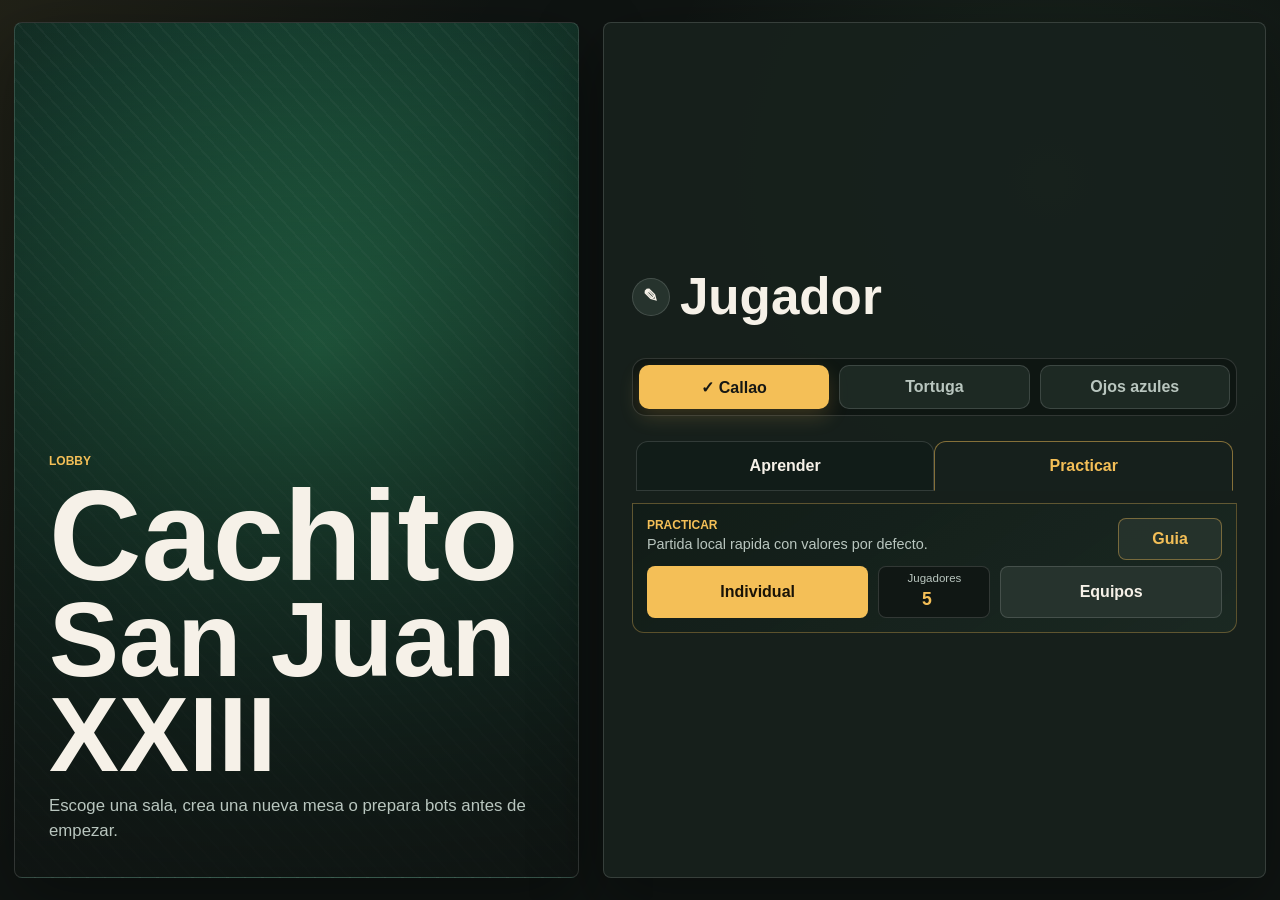
==== commit 0f5b7abf: "Add Tortuga and Ojos Azules modes" ====
--- a/index.html
+++ b/index.html
@@ -4,7 +4,7 @@
   <meta charset="utf-8">
   <meta name="viewport" content="width=device-width, initial-scale=1">
   <title>Cachito San Juan XXIII</title>
-  <link rel="stylesheet" href="styles.css?v=guide-solid-1">
+  <link rel="stylesheet" href="styles.css?v=tortuga-ojos-1">
 </head>
 <body>
   <main class="app-shell">
@@ -17,16 +17,16 @@
 
       <form class="access-card" id="loginForm">
         <span class="eyebrow">Acceso</span>
-        <h2>Entrar a la mesa</h2>
+        <h2>Usuario</h2>
         <label>
-          Username
-          <input id="usernameInput" autocomplete="username" value="">
+          Usuario
+          <input id="usernameInput" autocomplete="username" value="" required>
         </label>
         <label>
-          Nombre visible
-          <input id="displayNameInput" autocomplete="name" value="">
+          Clave
+          <input id="passwordInput" type="password" autocomplete="current-password" value="">
         </label>
-        <button class="primary-action" type="submit">Acceder</button>
+        <button class="primary-action" type="submit">Guardar usuario</button>
       </form>
     </section>
 
@@ -38,29 +38,63 @@
       </div>
 
       <section class="lobby-card">
-        <header class="lobby-user-card">
-          <div>
-            <span class="eyebrow">Usuario</span>
+        <header class="lobby-user-card" id="lobbyUserCard">
+          <div class="lobby-user-actions">
+            <button id="logoutBtn" type="button" aria-label="Cambiar usuario" title="Cambiar usuario">&#9998;</button>
+            <button class="primary-action hidden" id="saveUserEditBtn" type="button" aria-label="Guardar usuario" title="Guardar">&#10003;</button>
+            <button class="hidden" id="cancelUserEditBtn" type="button" aria-label="Cancelar edicion" title="Cancelar">&times;</button>
+          </div>
+          <div class="lobby-user-info">
             <h2 id="userTitle">-</h2>
-            <p id="userMeta">-</p>
-          </div>
-          <button id="logoutBtn" type="button">Salir</button>
+            <input class="user-name-edit hidden" id="userNameEditInput" autocomplete="name" value="">
+          </div>
         </header>
 
         <section class="play-hub">
+          <div class="game-type-picker" aria-label="Tipo de juego">
+            <button class="active" type="button" data-game-type="callao" aria-pressed="true">Callao</button>
+            <button type="button" data-game-type="tortuga" aria-pressed="false">Tortuga</button>
+            <button type="button" data-game-type="ojos-azules" aria-pressed="false">Ojos azules</button>
+          </div>
+
           <div class="mode-tabs" role="tablist" aria-label="Modo de juego">
-            <button class="active" id="practiceModeBtn" type="button">Practica</button>
-            <button id="multiplayerModeBtn" type="button" disabled>Multijugador</button>
-          </div>
+            <button id="learnModeBtn" type="button">Aprender</button>
+            <button class="active" id="practiceModeBtn" type="button">Practicar</button>
+            <button class="hidden" id="multiplayerModeBtn" type="button" disabled>Multijugador</button>
+          </div>
+
+          <section class="mode-panel learn-panel hidden" id="learnPanel">
+            <div class="mode-panel-head">
+              <span class="eyebrow">Aprender Callao</span>
+            </div>
+            <div class="learn-actions">
+              <button type="button" data-learn-mode="recognize">
+                <strong>Reconocer jugada</strong>
+                <span>Elige que resultado salio entre varias opciones.</span>
+              </button>
+              <button type="button" data-learn-mode="stand">
+                <strong>Cuando plantarme</strong>
+                <span>Guarda, tira o plantate y recibe consejo.</span>
+              </button>
+              <button type="button" data-learn-mode="beat">
+                <strong>Vencer al enemigo</strong>
+                <span>Intenta superar una jugada media o buena.</span>
+              </button>
+            </div>
+          </section>
 
           <section class="mode-panel" id="practicePanel">
             <div class="mode-panel-head">
-              <span class="eyebrow">Practica</span>
+              <span class="eyebrow">Practicar</span>
               <p>Partida local rapida con valores por defecto.</p>
             </div>
             <button class="guide-button" id="guideBtn" type="button">Guia</button>
             <div class="practice-actions">
               <button class="primary-action" id="practiceIndividualBtn" type="button">Individual</button>
+              <label class="players-control">
+                <span>Jugadores</span>
+                <input id="practicePlayersInput" type="number" min="2" max="8" value="5">
+              </label>
               <button id="practiceTeamsBtn" type="button">Equipos</button>
             </div>
           </section>
@@ -164,7 +198,7 @@
           </div>
         </div>
         <details class="topbar-menu">
-          <summary aria-label="Acciones">≡</summary>
+          <summary aria-label="Acciones">&equiv;</summary>
           <div class="topbar-actions">
             <button id="logToggleBtn" type="button">Ver bitacora</button>
             <button id="resetMatchBtn" type="button">Resetear</button>
@@ -186,6 +220,12 @@
             <section class="dice-zone rolling-zone">
               <span>Para lanzar</span>
               <div class="dice-row split-row" id="rollingDiceRow"></div>
+            </section>
+            <section class="recognize-panel hidden" id="recognizePanel" aria-live="polite">
+              <span>¿Qué jugada obtuviste?</span>
+              <div class="recognize-options" id="recognizeOptions"></div>
+              <p id="recognizeFeedback"></p>
+              <button class="primary-action hidden" id="recognizeNextBtn" type="button">Siguiente</button>
             </section>
             <div class="cup" id="cup">
               <div class="cup-mouth"></div>
@@ -390,6 +430,6 @@
     </section>
   </main>
 
-  <script src="app.js?v=guide-popup-1"></script>
+  <script src="app.js?v=tortuga-ojos-1"></script>
 </body>
 </html>
--- a/styles.css
+++ b/styles.css
@@ -199,24 +199,52 @@
 
 .lobby-user-card {
   display: flex;
-  align-items: start;
-  justify-content: space-between;
-  gap: 14px;
+  align-items: center;
+  justify-content: flex-start;
+  gap: 10px;
+}
+
+.lobby-user-card + .play-hub {
+  margin-top: 14px;
+}
+
+.lobby-user-info {
+  display: flex;
+  align-items: center;
+  min-width: 0;
 }
 
 .lobby-user-card h2 {
-  margin: 6px 0 4px;
-}
-
-.lobby-user-card p {
   margin: 0;
+}
+
+.user-name-edit {
+  width: min(280px, 100%);
+  margin: 0;
+  border-color: rgba(244, 191, 87, 0.5);
+  background: rgba(9, 15, 12, 0.82);
   color: var(--text);
-  font-size: 1rem;
-}
-
-.lobby-user-card button {
-  min-width: 92px;
-  width: auto;
+  font-size: 1.5rem;
+  font-weight: 850;
+}
+
+.lobby-user-actions {
+  display: flex;
+  flex-wrap: nowrap;
+  justify-content: flex-start;
+  gap: 6px;
+}
+
+.lobby-user-actions button {
+  display: grid;
+  place-items: center;
+  width: 38px;
+  min-width: 38px;
+  min-height: 38px;
+  padding: 0;
+  border-radius: 999px;
+  font-size: 1.1rem;
+  font-weight: 900;
 }
 
 .play-hub,
@@ -225,11 +253,51 @@
   gap: 14px;
 }
 
+.game-type-picker,
 .mode-tabs,
 .practice-actions {
   display: grid;
+  gap: 10px;
+}
+
+.game-type-picker {
+  grid-template-columns: repeat(3, 1fr);
+  padding: 6px;
+  border: 1px solid var(--line);
+  border-radius: 14px;
+  background: rgba(12, 19, 16, 0.72);
+}
+
+.game-type-picker button {
+  min-height: 44px;
+  border-radius: 10px;
+  background: rgba(38, 51, 45, 0.68);
+  color: var(--muted);
+  font-weight: 850;
+}
+
+.game-type-picker button.active {
+  border-color: rgba(244, 191, 87, 0.72);
+  background: var(--gold);
+  color: #151714;
+  box-shadow: 0 8px 20px rgba(244, 191, 87, 0.18);
+}
+
+.game-type-picker button.active::before {
+  content: "✓ ";
+}
+
+.game-type-picker + .mode-tabs {
+  margin-top: 10px;
+}
+
+.mode-tabs {
   grid-template-columns: 1fr 1fr;
-  gap: 10px;
+}
+
+.practice-actions {
+  grid-template-columns: minmax(0, 1fr) 112px minmax(0, 1fr);
+  align-items: stretch;
 }
 
 .mode-tabs {
@@ -282,6 +350,34 @@
 .practice-actions button {
   min-height: 52px;
   font-weight: 850;
+}
+
+.players-control {
+  display: grid;
+  place-items: center;
+  gap: 2px;
+  min-height: 52px;
+  padding: 5px 8px;
+  border: 1px solid var(--line);
+  border-radius: 8px;
+  background: #101714;
+  color: var(--muted);
+  font-size: 0.72rem;
+  text-align: center;
+}
+
+.players-control input {
+  width: 68px;
+  min-height: 26px;
+  padding: 0 6px;
+  border: 0;
+  border-radius: 7px;
+  background: transparent;
+  color: var(--gold);
+  font-size: 1.1rem;
+  font-weight: 900;
+  text-align: center;
+  outline: 0;
 }
 
 .guide-button {
@@ -296,6 +392,37 @@
   font-weight: 850;
 }
 
+.learn-actions {
+  display: grid;
+  gap: 10px;
+}
+
+.learn-actions button {
+  display: grid;
+  gap: 4px;
+  min-height: 68px;
+  padding: 10px 12px;
+  text-align: left;
+  border-color: rgba(244, 191, 87, 0.26);
+  background: rgba(12, 19, 16, 0.68);
+}
+
+.learn-actions button:hover:not(:disabled) {
+  border-color: rgba(244, 191, 87, 0.7);
+  background: rgba(31, 45, 38, 0.96);
+}
+
+.learn-actions strong {
+  color: var(--gold);
+  font-size: 1rem;
+}
+
+.learn-actions span {
+  color: var(--muted);
+  font-size: 0.88rem;
+  line-height: 1.25;
+}
+
 .multiplayer-panel[aria-disabled="true"] {
   opacity: 0.58;
   pointer-events: none;
@@ -406,8 +533,22 @@
 }
 
 .game-panel .topbar {
-  grid-template-columns: minmax(150px, 0.55fr) minmax(360px, 1.45fr) auto auto;
+  grid-template-columns: minmax(130px, 0.55fr) minmax(0, 1.45fr) auto auto;
   gap: 10px;
+}
+
+.game-panel.learn-mode .topbar {
+  grid-template-columns: minmax(220px, 0.85fr) minmax(0, 1.15fr) auto auto;
+}
+
+.game-panel.learn-mode .topbar h2 {
+  white-space: nowrap;
+}
+
+.game-panel .topbar-tools,
+.game-panel .topbar-menu {
+  display: flex;
+  min-width: max-content;
 }
 
 .topbar h2,
@@ -982,6 +1123,55 @@
   box-shadow: 0 0 0 3px rgba(129, 217, 150, 0.16), 0 14px 28px rgba(0, 0, 0, 0.28);
 }
 
+.leader-mark.is-loser {
+  border-color: rgba(217, 88, 67, 0.72);
+  box-shadow: 0 0 0 3px rgba(217, 88, 67, 0.16), 0 14px 28px rgba(0, 0, 0, 0.28);
+}
+
+.leader-mark.is-beat-result {
+  grid-template-columns: auto auto auto auto minmax(48px, max-content);
+}
+
+.leader-mark .beat-outcome {
+  align-self: stretch;
+  display: grid;
+  place-items: center;
+  padding: 0 10px;
+  border-radius: 999px;
+  background: rgba(129, 217, 150, 0.18);
+  color: var(--green);
+  font-size: 0.82rem;
+  font-style: normal;
+  font-weight: 1000;
+  letter-spacing: 0.06em;
+  text-transform: uppercase;
+}
+
+.leader-mark.is-loser .beat-outcome {
+  background: rgba(217, 88, 67, 0.18);
+  color: #ff9b8c;
+}
+
+.leader-mark.is-advice {
+  grid-template-columns: auto minmax(0, 1fr) auto;
+  width: min(560px, calc(100% - 28px));
+  max-width: calc(100% - 28px);
+  border-radius: 16px;
+  border-color: rgba(244, 191, 87, 0.48);
+  pointer-events: none;
+}
+
+.leader-mark.is-advice small {
+  grid-column: 1 / -1;
+  white-space: normal;
+  line-height: 1.2;
+  text-align: left;
+}
+
+.leader-mark.is-advice .leader-mini-dice {
+  grid-column: 1 / -1;
+}
+
 @media (min-width: 1050px) {
   .leader-mark {
     left: 50%;
@@ -1025,6 +1215,16 @@
     grid-column: 1 / 4;
     grid-row: 2;
   }
+
+  .leader-mark.is-advice {
+    min-width: 420px;
+    max-width: min(620px, calc(100% - 52px));
+  }
+
+  .leader-mark.is-advice small,
+  .leader-mark.is-advice .leader-mini-dice {
+    grid-column: 1 / -1;
+  }
 }
 
 .leader-mark-label {
@@ -1112,6 +1312,112 @@
   font-weight: 850;
   text-align: center;
   text-transform: uppercase;
+}
+
+.recognize-panel {
+  align-self: center;
+  display: grid;
+  gap: 10px;
+  min-width: 190px;
+  padding: 14px;
+  border: 1px solid rgba(244, 191, 87, 0.32);
+  border-radius: 14px;
+  background: rgba(11, 18, 15, 0.72);
+  box-shadow: 0 18px 42px rgba(0, 0, 0, 0.18);
+}
+
+.recognize-panel > span {
+  color: var(--gold);
+  font-size: 0.8rem;
+  font-weight: 900;
+  text-transform: uppercase;
+}
+
+.recognize-options {
+  display: grid;
+  gap: 8px;
+}
+
+.recognize-option {
+  min-height: 38px;
+  justify-content: flex-start;
+  padding-right: 4px !important;
+  padding-left: 4px !important;
+  border-color: rgba(255, 255, 255, 0.12);
+  background: rgba(35, 49, 42, 0.92);
+  font: 900 0.75rem/1.05 Inter, "Segoe UI", Arial, sans-serif !important;
+  font-size: 0.75rem !important;
+  font-weight: 850;
+  text-align: left;
+}
+
+.recognize-option.correct {
+  border-color: rgba(129, 217, 150, 0.9);
+  background: rgba(31, 92, 54, 0.96);
+  color: #f8fff8;
+}
+
+.recognize-option.wrong {
+  border-color: rgba(217, 88, 67, 0.92);
+  background: rgba(102, 35, 28, 0.96);
+  animation: wrongShake 360ms ease both;
+}
+
+.recognize-option.celebrate {
+  animation: confettiPop 720ms ease both;
+}
+
+.recognize-panel p {
+  min-height: 18px;
+  margin: 0;
+  color: var(--muted);
+  font-size: 0.82rem;
+  line-height: 1.25;
+}
+
+.recognize-panel p.good {
+  color: var(--green);
+}
+
+.recognize-panel p.bad {
+  color: #ff9a89;
+}
+
+.game-panel.recognize-mode .recognize-panel {
+  position: static;
+  width: 100%;
+  align-content: start;
+  min-height: auto;
+  overflow: auto;
+}
+
+.game-panel.recognize-mode .cup-stage > .recognize-panel {
+  position: absolute;
+  top: 80px;
+  right: 0;
+  bottom: auto;
+  z-index: 12;
+  width: 104px;
+  min-width: 0;
+  max-height: calc(100% - 154px);
+  padding: 10px;
+  border-radius: 12px 0 0 12px;
+  background: rgba(11, 18, 15, 0.94);
+  box-shadow: -8px 10px 18px rgba(0, 0, 0, 0.22);
+  transform: none;
+}
+
+@keyframes wrongShake {
+  0%, 100% { transform: translateX(0); }
+  25% { transform: translateX(-5px); }
+  50% { transform: translateX(5px); }
+  75% { transform: translateX(-3px); }
+}
+
+@keyframes confettiPop {
+  0% { box-shadow: 0 0 0 rgba(244, 191, 87, 0); transform: scale(1); }
+  35% { box-shadow: 0 -10px 0 -4px #f4bf57, 12px -4px 0 -5px #81d996, -12px -3px 0 -5px #78a7ff, 0 0 0 4px rgba(244, 191, 87, 0.16); transform: scale(1.04); }
+  100% { box-shadow: 0 0 0 rgba(244, 191, 87, 0); transform: scale(1); }
 }
 
 .dice-row {
@@ -1746,6 +2052,14 @@
 }
 
 @media (max-width: 1049px) {
+  .game-panel .status-bar.hide-current-mark-mobile {
+    grid-template-columns: minmax(0, 1fr) auto !important;
+  }
+
+  .game-panel .status-bar.hide-current-mark-mobile .current-mark {
+    display: none !important;
+  }
+
   .entry-layout,
   .waiting-room,
   .table-area {
@@ -1969,7 +2283,7 @@
     grid-column: 1 / -1;
   }
 
-  .topbar-tools {
+  .game-panel .topbar-tools {
     grid-area: speed;
     grid-column: 2;
     grid-row: 1;
@@ -1996,7 +2310,7 @@
     padding: 9px;
   }
 
-  .topbar-menu {
+  .game-panel .topbar-menu {
     grid-area: menu;
     grid-column: 3;
     grid-row: 1;
@@ -2004,7 +2318,7 @@
     justify-self: end;
   }
 
-  .topbar-menu summary {
+  .game-panel .topbar-menu summary {
     display: flex;
     min-height: 34px;
     align-items: center;
@@ -2017,12 +2331,12 @@
     font-weight: 850;
   }
 
-  .topbar-menu[open] summary {
+  .game-panel .topbar-menu[open] summary {
     border-color: rgba(244, 191, 87, 0.55);
     color: var(--gold);
   }
 
-  .topbar-menu .topbar-actions {
+  .game-panel .topbar-menu .topbar-actions {
     position: absolute;
     top: calc(100% + 8px);
     right: 0;
@@ -2579,6 +2893,118 @@
   }
 }
 
+@media (max-width: 480px) and (max-height: 700px) and (orientation: portrait) {
+  .brand-block {
+    min-height: 30vh;
+    padding: 16px 18px;
+  }
+
+  .brand-block h1 {
+    margin: 6px 0 8px;
+    font-size: clamp(2.45rem, 12vw, 3.8rem);
+  }
+
+  .brand-block p {
+    font-size: 0.88rem;
+    line-height: 1.32;
+  }
+
+  .access-card,
+  .lobby-card {
+    min-height: 70vh;
+    gap: 12px;
+    padding: 12px 14px;
+  }
+
+  .lobby-user-actions button {
+    width: 32px;
+    min-width: 32px;
+    min-height: 32px;
+    font-size: 0.95rem;
+  }
+
+  .lobby-user-card h2,
+  .user-name-edit {
+    font-size: 1.35rem;
+  }
+
+  .play-hub,
+  .mode-panel {
+    gap: 10px;
+  }
+
+  .game-type-picker {
+    gap: 7px;
+    padding: 4px;
+    border-radius: 12px;
+  }
+
+  .game-type-picker button {
+    min-height: 36px;
+    padding: 0 6px;
+    font-size: 0.82rem;
+  }
+
+  .mode-tabs button {
+    min-height: 40px;
+    font-size: 0.9rem;
+  }
+
+  .mode-panel {
+    padding: 12px 10px;
+  }
+
+  .mode-panel-head {
+    gap: 2px;
+  }
+
+  .mode-panel-head p {
+    font-size: 0.82rem;
+    line-height: 1.28;
+  }
+
+  .guide-button {
+    min-height: 36px;
+  }
+
+  .learn-actions {
+    gap: 7px;
+  }
+
+  .learn-actions button {
+    min-height: 58px;
+    padding: 8px 10px;
+  }
+
+  .learn-actions strong {
+    font-size: 0.92rem;
+  }
+
+  .learn-actions span {
+    font-size: 0.78rem;
+  }
+
+  .practice-actions {
+    gap: 8px;
+    grid-template-columns: minmax(0, 1fr) 92px minmax(0, 1fr);
+  }
+
+  .practice-actions button {
+    min-height: 42px;
+    font-size: 0.9rem;
+  }
+
+  .players-control {
+    min-height: 42px;
+    padding: 3px 6px;
+  }
+
+  .players-control input {
+    min-height: 22px;
+    font-size: 1rem;
+  }
+}
+
 @media (max-width: 1049px) and (orientation: landscape) {
   .game-panel {
     --turn-console-side-space: clamp(120px, 18.75vw, 135px);
@@ -2684,11 +3110,11 @@
     align-content: center;
   }
 
-  .topbar-menu summary {
+  .room-panel .topbar-menu summary {
     display: none;
   }
 
-  .topbar-menu .topbar-actions {
+  .room-panel .topbar-menu .topbar-actions {
     position: static;
     width: auto;
     padding: 0;
@@ -3060,6 +3486,33 @@
     gap: 14px;
     --cup-collect-x: 142px;
     --cup-collect-y: 0px;
+  }
+
+  .game-panel.recognize-mode .cup-stage > .recognize-panel {
+    top: 80px;
+    right: 0;
+    bottom: auto;
+    width: 104px;
+    min-width: 0;
+    max-height: calc(100% - 154px);
+    padding: 10px;
+    overflow: auto;
+    border-radius: 12px 0 0 12px;
+    transform: none;
+  }
+
+  .game-panel.recognize-mode .recognize-option {
+    min-height: 30px;
+    padding: 0 2px;
+    font-size: 0.52rem;
+  }
+
+  .game-panel.recognize-mode .cup-stage > .recognize-panel .recognize-option {
+    padding-right: 1px !important;
+    padding-left: 1px !important;
+    font: 900 0.875rem/1 Inter, "Segoe UI", Arial, sans-serif !important;
+    font-size: 0.875rem !important;
+    line-height: 1 !important;
   }
 
   .game-panel .held-zone {
@@ -3505,3 +3958,15 @@
     font-size: 0.62rem;
   }
 }
+
+.game-panel #statusText {
+  display: -webkit-box;
+  overflow: hidden;
+  line-height: 1.22;
+  max-height: calc(1.22em * 4);
+  text-align: left;
+  text-overflow: clip;
+  white-space: normal;
+  -webkit-box-orient: vertical;
+  -webkit-line-clamp: 4;
+}
